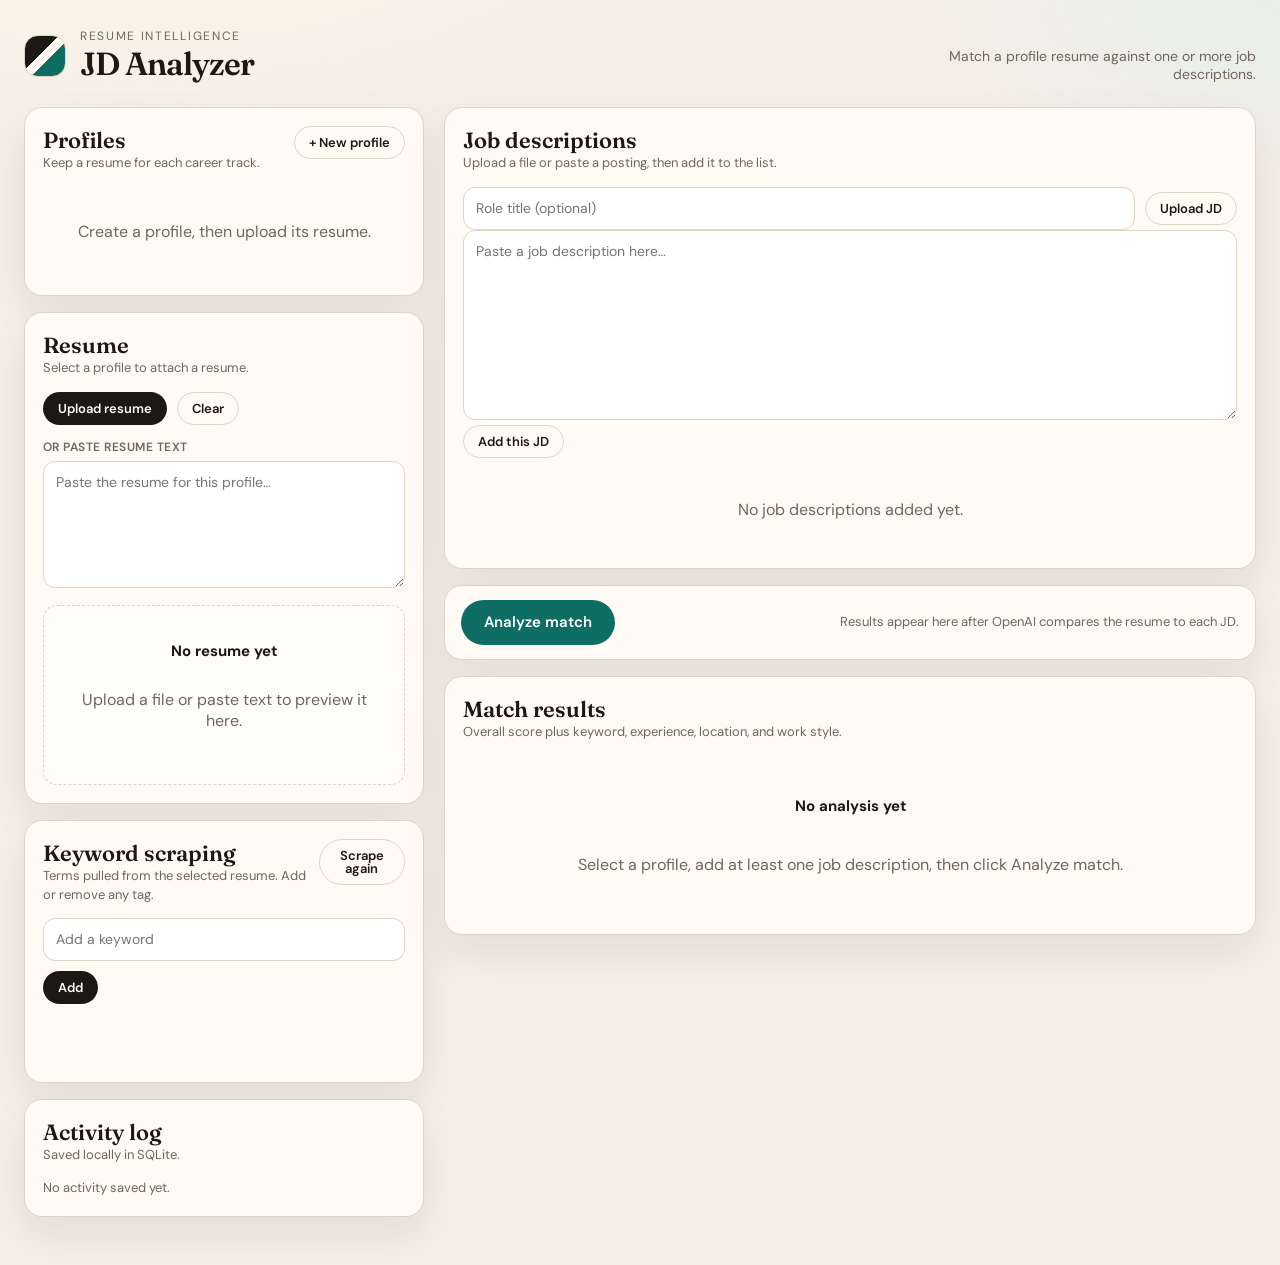
==== index.html @ 8a229c43 "Initial commit: JD Analyzer with OpenAI matching and PostgreSQL." ====
<!DOCTYPE html>
<html lang="en">
  <head>
    <meta charset="UTF-8" />
    <meta name="viewport" content="width=device-width, initial-scale=1.0" />
    <title>JD Analyzer</title>
    <link rel="preconnect" href="https://fonts.googleapis.com" />
    <link rel="preconnect" href="https://fonts.gstatic.com" crossorigin />
    <link
      href="https://fonts.googleapis.com/css2?family=DM+Sans:ital,opsz,wght@0,9..40,400;0,9..40,500;0,9..40,600;0,9..40,700;1,9..40,400&family=Fraunces:opsz,wght@9..144,500;9..144,600;9..144,700&display=swap"
      rel="stylesheet"
    />
    <link rel="stylesheet" href="styles.css" />
  </head>
  <body>
    <div class="app">
      <header class="topbar">
        <div class="brand">
          <span class="brand-mark" aria-hidden="true"></span>
          <div>
            <p class="brand-kicker">Resume intelligence</p>
            <h1>JD Analyzer</h1>
          </div>
        </div>
        <p class="topbar-note">
          Match a profile resume against one or more job descriptions.
        </p>
      </header>

      <main class="workspace">
        <aside class="pane pane-left">
          <section class="card" id="profiles-card">
            <div class="card-head">
              <div>
                <h2>Profiles</h2>
                <p class="muted">Keep a resume for each career track.</p>
              </div>
              <button class="btn btn-ghost" type="button" id="add-profile-btn">
                + New profile
              </button>
            </div>
            <div class="profile-list" id="profile-list"></div>
          </section>

          <section class="card" id="resume-card">
            <div class="card-head">
              <div>
                <h2>Resume</h2>
                <p class="muted" id="resume-profile-label">Select a profile to attach a resume.</p>
              </div>
            </div>

            <div class="upload-row">
              <label class="btn btn-primary file-btn">
                Upload resume
                <input
                  id="resume-file"
                  type="file"
                  accept=".pdf,.txt,.md,.doc,.docx,.rtf"
                  hidden
                />
              </label>
              <button class="btn btn-ghost" type="button" id="clear-resume-btn">
                Clear
              </button>
            </div>

            <label class="field-label" for="resume-text">Or paste resume text</label>
            <textarea
              id="resume-text"
              class="input-area"
              rows="5"
              placeholder="Paste the resume for this profile…"
            ></textarea>

            <div class="resume-view" id="resume-view">
              <div class="empty-state" id="resume-empty">
                <strong>No resume yet</strong>
                <span>Upload a file or paste text to preview it here.</span>
              </div>
              <div class="resume-preview hidden" id="resume-preview">
                <div class="resume-meta" id="resume-meta"></div>
                <iframe class="resume-frame hidden" id="resume-frame" title="Resume preview"></iframe>
                <pre class="resume-body" id="resume-body"></pre>
              </div>
            </div>
          </section>

          <section class="card" id="keywords-card">
            <div class="card-head">
              <div>
                <h2>Keyword scraping</h2>
                <p class="muted">Terms pulled from the selected resume. Add or remove any tag.</p>
              </div>
              <button class="btn btn-ghost" type="button" id="rescrape-btn">
                Scrape again
              </button>
            </div>
            <div class="keyword-add">
              <input
                id="keyword-input"
                class="text-input"
                type="text"
                placeholder="Add a keyword"
              />
              <button class="btn btn-primary" type="button" id="add-keyword-btn">
                Add
              </button>
            </div>
            <div class="keyword-cloud" id="keyword-cloud"></div>
          </section>

          <section class="card" id="logs-card">
            <div class="card-head">
              <div>
                <h2>Activity log</h2>
                <p class="muted">Saved locally in SQLite.</p>
              </div>
            </div>
            <div class="log-list" id="log-list"></div>
          </section>
        </aside>

        <section class="pane pane-right">
          <section class="card" id="jd-card">
            <div class="card-head">
              <div>
                <h2>Job descriptions</h2>
                <p class="muted">Upload a file or paste a posting, then add it to the list.</p>
              </div>
            </div>

            <div class="jd-composer">
              <div class="upload-row">
                <input
                  id="jd-title"
                  class="text-input"
                  type="text"
                  placeholder="Role title (optional)"
                />
                <label class="btn btn-ghost file-btn">
                  Upload JD
                  <input
                    id="jd-file"
                    type="file"
                    accept=".pdf,.txt,.md,.doc,.docx,.rtf"
                    hidden
                  />
                </label>
              </div>
              <textarea
                id="jd-text"
                class="input-area"
                rows="8"
                placeholder="Paste a job description here…"
              ></textarea>
              <div class="composer-actions">
                <button class="btn btn-ghost" type="button" id="add-jd-btn">
                  Add this JD
                </button>
                <span class="muted" id="jd-file-name"></span>
              </div>
            </div>

            <div class="jd-list" id="jd-list"></div>
          </section>

          <div class="analyze-bar">
            <button class="btn btn-analyze" type="button" id="analyze-btn">
              Analyze match
            </button>
            <p class="muted" id="analyze-hint">
              Results appear here after OpenAI compares the resume to each JD.
            </p>
          </div>

          <section class="card results-card" id="results-card">
            <div class="card-head">
              <div>
                <h2>Match results</h2>
                <p class="muted" id="results-subtitle">
                  Overall score plus keyword, experience, location, and work style.
                </p>
              </div>
            </div>

            <div class="empty-state" id="results-empty">
              <strong>No analysis yet</strong>
              <span>Select a profile, add at least one job description, then click Analyze match.</span>
            </div>

            <div class="results-body hidden" id="results-body">
              <div class="jd-score-row" id="jd-score-row"></div>

              <div class="scoreboard">
                <div class="overall">
                  <div class="ring" id="overall-ring">
                    <span id="overall-value">0%</span>
                  </div>
                  <div>
                    <p class="score-label">Overall match</p>
                    <p class="muted" id="overall-caption">—</p>
                  </div>
                </div>

                <div class="metric-list">
                  <div class="metric">
                    <div class="metric-head">
                      <span>Keyword matching</span>
                      <strong id="keyword-score">0%</strong>
                    </div>
                    <div class="bar"><span id="keyword-bar"></span></div>
                  </div>
                  <div class="metric">
                    <div class="metric-head">
                      <span>Experience level</span>
                      <strong id="experience-score">0%</strong>
                    </div>
                    <div class="bar"><span id="experience-bar"></span></div>
                  </div>
                  <div class="metric">
                    <div class="metric-head">
                      <span>Location matching</span>
                      <strong id="location-score">0%</strong>
                    </div>
                    <div class="bar"><span id="location-bar"></span></div>
                  </div>
                </div>
              </div>

              <article class="note-panel note-workstyle">
                <h3>Work style</h3>
                <p class="muted">Taken from the full job description, not just the title.</p>
                <p class="workstyle-badge" id="workstyle-badge">Unspecified</p>
                <p class="muted" id="workstyle-note"></p>
              </article>

              <article class="note-panel note-missing">
                <h3>Missing keywords</h3>
                <p class="muted">JD terms that are weak or absent on this resume.</p>
                <div class="keyword-cloud" id="missing-keyword-cloud"></div>
              </article>

              <div class="split-notes">
                <article class="note-panel note-strong">
                  <h3>Strong match</h3>
                  <ul id="strength-list"></ul>
                </article>
                <article class="note-panel note-weak">
                  <h3>Weakness points</h3>
                  <ul id="weakness-list"></ul>
                </article>
              </div>
            </div>
          </section>
        </section>
      </main>
    </div>

    <dialog class="modal" id="profile-modal">
      <form method="dialog" id="profile-form">
        <h2>New profile</h2>
        <label class="field-label" for="profile-name">Profile name</label>
        <input
          id="profile-name"
          class="text-input"
          type="text"
          placeholder="e.g. Backend engineer"
          required
        />
        <div class="modal-actions">
          <button class="btn btn-ghost" value="cancel" type="submit">Cancel</button>
          <button class="btn btn-primary" value="confirm" type="submit">Create</button>
        </div>
      </form>
    </dialog>

    <script src="app.js"></script>
  </body>
</html>
---- styles.css ----
:root {
  --paper: #f3eee6;
  --ink: #1c1915;
  --muted: #6f675c;
  --line: #ddd4c6;
  --surface: #fffaf3;
  --surface-2: #efe8dc;
  --teal: #0f6e63;
  --teal-deep: #0b524a;
  --gold: #b45309;
  --rose: #9f1239;
  --strong: #166534;
  --weak: #9a3412;
  --shadow: 0 18px 40px rgba(48, 36, 20, 0.08);
  --radius: 18px;
}

* {
  box-sizing: border-box;
}

html,
body {
  margin: 0;
  min-height: 100%;
  background:
    radial-gradient(1200px 500px at 10% -10%, #fff8ea 0%, transparent 55%),
    radial-gradient(800px 400px at 100% 0%, #e7efe9 0%, transparent 45%),
    var(--paper);
  color: var(--ink);
  font-family: "DM Sans", sans-serif;
}

h1,
h2,
h3 {
  font-family: "Fraunces", serif;
  font-weight: 600;
  margin: 0;
}

p {
  margin: 0;
}

.app {
  max-width: 1440px;
  margin: 0 auto;
  padding: 28px 24px 48px;
}

.topbar {
  display: flex;
  justify-content: space-between;
  align-items: flex-end;
  gap: 24px;
  margin-bottom: 24px;
}

.brand {
  display: flex;
  gap: 14px;
  align-items: center;
}

.brand-mark {
  width: 42px;
  height: 42px;
  border-radius: 14px;
  background:
    linear-gradient(135deg, #1c1915 0 42%, transparent 42% 58%, #0f6e63 58%),
    #fffaf3;
  border: 1px solid var(--line);
}

.brand-kicker {
  font-size: 12px;
  letter-spacing: 0.14em;
  text-transform: uppercase;
  color: var(--muted);
}

.topbar h1 {
  font-size: 32px;
  letter-spacing: -0.03em;
}

.topbar-note {
  max-width: 340px;
  color: var(--muted);
  font-size: 14px;
  text-align: right;
}

.workspace {
  display: grid;
  grid-template-columns: minmax(320px, 400px) 1fr;
  gap: 20px;
  align-items: start;
}

.pane {
  display: flex;
  flex-direction: column;
  gap: 16px;
}

.card {
  background: var(--surface);
  border: 1px solid var(--line);
  border-radius: var(--radius);
  box-shadow: var(--shadow);
  padding: 18px;
}

.card-head {
  display: flex;
  justify-content: space-between;
  gap: 12px;
  align-items: flex-start;
  margin-bottom: 14px;
}

.card-head h2 {
  font-size: 22px;
}

.muted {
  color: var(--muted);
  font-size: 13px;
  line-height: 1.45;
}

.btn {
  border: 1px solid transparent;
  border-radius: 999px;
  padding: 9px 14px;
  font: 600 13px/1 "DM Sans", sans-serif;
  cursor: pointer;
  transition: transform 0.12s ease, background 0.12s ease, border-color 0.12s ease;
}

.btn:hover {
  transform: translateY(-1px);
}

.btn:disabled {
  opacity: 0.45;
  cursor: not-allowed;
  transform: none;
}

.btn-primary {
  background: var(--ink);
  color: #fffaf3;
}

.btn-ghost {
  background: transparent;
  border-color: var(--line);
  color: var(--ink);
}

.btn-analyze {
  background: var(--teal);
  color: white;
  padding: 14px 22px;
  font-size: 15px;
}

.btn-analyze:hover {
  background: var(--teal-deep);
}

.file-btn {
  display: inline-flex;
  align-items: center;
}

.profile-list {
  display: flex;
  flex-direction: column;
  gap: 8px;
}

.profile-item {
  display: flex;
  justify-content: space-between;
  gap: 10px;
  width: 100%;
  text-align: left;
  border: 1px solid var(--line);
  background: var(--surface-2);
  border-radius: 14px;
  padding: 12px 14px;
  cursor: pointer;
  font: inherit;
  color: inherit;
}

.profile-item.active {
  border-color: var(--teal);
  background: #e8f3ef;
  box-shadow: inset 0 0 0 1px var(--teal);
}

.profile-item b {
  display: block;
  font-size: 14px;
}

.profile-item small {
  color: var(--muted);
}

.profile-item .remove {
  border: 0;
  background: transparent;
  color: var(--muted);
  cursor: pointer;
  font-size: 16px;
}

.upload-row,
.keyword-add,
.composer-actions,
.modal-actions,
.analyze-bar {
  display: flex;
  gap: 10px;
  align-items: center;
  flex-wrap: wrap;
}

.field-label {
  display: block;
  margin: 14px 0 6px;
  font-size: 12px;
  font-weight: 600;
  letter-spacing: 0.04em;
  text-transform: uppercase;
  color: var(--muted);
}

.text-input,
.input-area {
  width: 100%;
  border: 1px solid var(--line);
  background: #fff;
  border-radius: 12px;
  padding: 10px 12px;
  font: 14px/1.5 "DM Sans", sans-serif;
  color: var(--ink);
}

.input-area {
  resize: vertical;
  min-height: 88px;
}

.resume-view,
.jd-list,
.keyword-cloud {
  margin-top: 12px;
}

.resume-view {
  min-height: 180px;
  border: 1px dashed var(--line);
  border-radius: 14px;
  background: #fffdf8;
  overflow: hidden;
}

.empty-state {
  display: grid;
  place-items: center;
  gap: 6px;
  min-height: 160px;
  text-align: center;
  color: var(--muted);
  padding: 24px;
}

.empty-state strong {
  color: var(--ink);
  font-size: 15px;
}

.resume-preview {
  padding: 12px;
}

.resume-meta {
  font-size: 12px;
  color: var(--muted);
  margin-bottom: 8px;
}

.resume-frame {
  width: 100%;
  height: 280px;
  border: 0;
  border-radius: 10px;
  background: white;
}

.resume-body {
  margin: 0;
  max-height: 220px;
  overflow: auto;
  white-space: pre-wrap;
  font: 13px/1.55 "DM Sans", sans-serif;
  color: var(--ink);
}

.keyword-cloud {
  display: flex;
  flex-wrap: wrap;
  gap: 8px;
  min-height: 48px;
}

.tag {
  display: inline-flex;
  align-items: center;
  gap: 6px;
  background: #e8f3ef;
  color: var(--teal-deep);
  border-radius: 999px;
  padding: 6px 10px;
  font-size: 12px;
  font-weight: 600;
}

.tag button {
  border: 0;
  background: transparent;
  color: inherit;
  cursor: pointer;
  padding: 0;
}

.jd-composer .text-input {
  flex: 1;
  min-width: 180px;
}

.jd-list {
  display: grid;
  gap: 8px;
}

.jd-item {
  display: grid;
  grid-template-columns: 1fr auto;
  gap: 8px;
  padding: 12px 14px;
  border: 1px solid var(--line);
  border-radius: 14px;
  background: var(--surface-2);
}

.jd-item p {
  font-size: 13px;
  color: var(--muted);
  display: -webkit-box;
  -webkit-line-clamp: 2;
  line-clamp: 2;
  -webkit-box-orient: vertical;
  overflow: hidden;
}

.jd-item button {
  border: 0;
  background: transparent;
  color: var(--muted);
  cursor: pointer;
}

.analyze-bar {
  justify-content: space-between;
  background: var(--surface);
  border: 1px solid var(--line);
  border-radius: var(--radius);
  padding: 14px 16px;
  box-shadow: var(--shadow);
}

.scoreboard {
  display: grid;
  grid-template-columns: 180px 1fr;
  gap: 24px;
  align-items: center;
  margin-bottom: 22px;
}

.overall {
  display: flex;
  flex-direction: column;
  align-items: center;
  gap: 10px;
  text-align: center;
}

.ring {
  width: 128px;
  height: 128px;
  border-radius: 50%;
  display: grid;
  place-items: center;
  background: conic-gradient(var(--teal) 0deg, var(--surface-2) 0deg);
  position: relative;
}

.ring::after {
  content: "";
  position: absolute;
  inset: 12px;
  background: var(--surface);
  border-radius: 50%;
}

.ring span {
  position: relative;
  z-index: 1;
  font-family: "Fraunces", serif;
  font-size: 28px;
}

.score-label {
  font-weight: 700;
}

.metric-list {
  display: grid;
  gap: 16px;
}

.metric-head {
  display: flex;
  justify-content: space-between;
  font-size: 14px;
  margin-bottom: 6px;
}

.bar {
  height: 10px;
  background: var(--surface-2);
  border-radius: 999px;
  overflow: hidden;
}

.bar span {
  display: block;
  height: 100%;
  width: 0;
  background: var(--teal);
  border-radius: inherit;
  transition: width 0.4s ease;
}

.jd-score-row {
  display: flex;
  gap: 8px;
  flex-wrap: wrap;
  margin-bottom: 18px;
}

.jd-chip {
  border: 1px solid var(--line);
  background: white;
  border-radius: 999px;
  padding: 8px 12px;
  cursor: pointer;
  font: 600 13px/1 "DM Sans", sans-serif;
}

.jd-chip.active {
  background: var(--ink);
  color: white;
  border-color: var(--ink);
}

.split-notes {
  display: flex;
  flex-direction: column;
  gap: 16px;
}

.note-panel {
  border-radius: 16px;
  padding: 18px 20px;
}

.note-panel h3 {
  font-size: 22px;
  margin-bottom: 12px;
}

.note-panel ul {
  margin: 0;
  padding-left: 20px;
  display: grid;
  gap: 10px;
  font-size: 16px;
  line-height: 1.55;
}

.note-strong {
  background: #ecf7ee;
  color: var(--strong);
}

.note-weak {
  background: #f8eee6;
  color: var(--weak);
}

.note-missing {
  background: #f7f1e6;
  color: var(--gold);
  margin-bottom: 16px;
}

.note-missing .muted {
  margin-bottom: 12px;
}

.note-missing .tag {
  background: #f3e0c8;
  color: #9a3412;
}

.note-workstyle {
  background: #e8eef7;
  color: #1e3a5f;
  margin-bottom: 16px;
}

.note-workstyle .muted {
  margin-bottom: 10px;
}

.workstyle-badge {
  display: inline-flex;
  align-items: flex-start;
  max-width: 100%;
  margin: 0 0 8px;
  padding: 10px 16px;
  border-radius: 14px;
  background: #1e3a5f;
  color: #f7f4ee;
  font: 700 16px/1.4 "DM Sans", sans-serif;
  white-space: normal;
}

.modal {
  border: 1px solid var(--line);
  border-radius: 18px;
  padding: 20px;
  width: min(420px, 90vw);
  background: var(--surface);
}

.modal::backdrop {
  background: rgba(28, 25, 21, 0.35);
}

.modal h2 {
  margin-bottom: 12px;
}

.modal-actions {
  justify-content: flex-end;
  margin-top: 16px;
}

.hidden {
  display: none !important;
}

.log-list {
  display: grid;
  gap: 8px;
  max-height: 240px;
  overflow: auto;
}

.log-item {
  padding: 10px 12px;
  border-radius: 12px;
  background: var(--surface-2);
  border: 1px solid var(--line);
}

.log-item b {
  display: block;
  font-size: 13px;
  font-weight: 600;
}

.log-item small {
  color: var(--muted);
  font-size: 12px;
}

@media (max-width: 980px) {
  .workspace,
  .scoreboard,
  .topbar {
    grid-template-columns: 1fr;
    display: grid;
  }

  .topbar-note {
    text-align: left;
  }
}
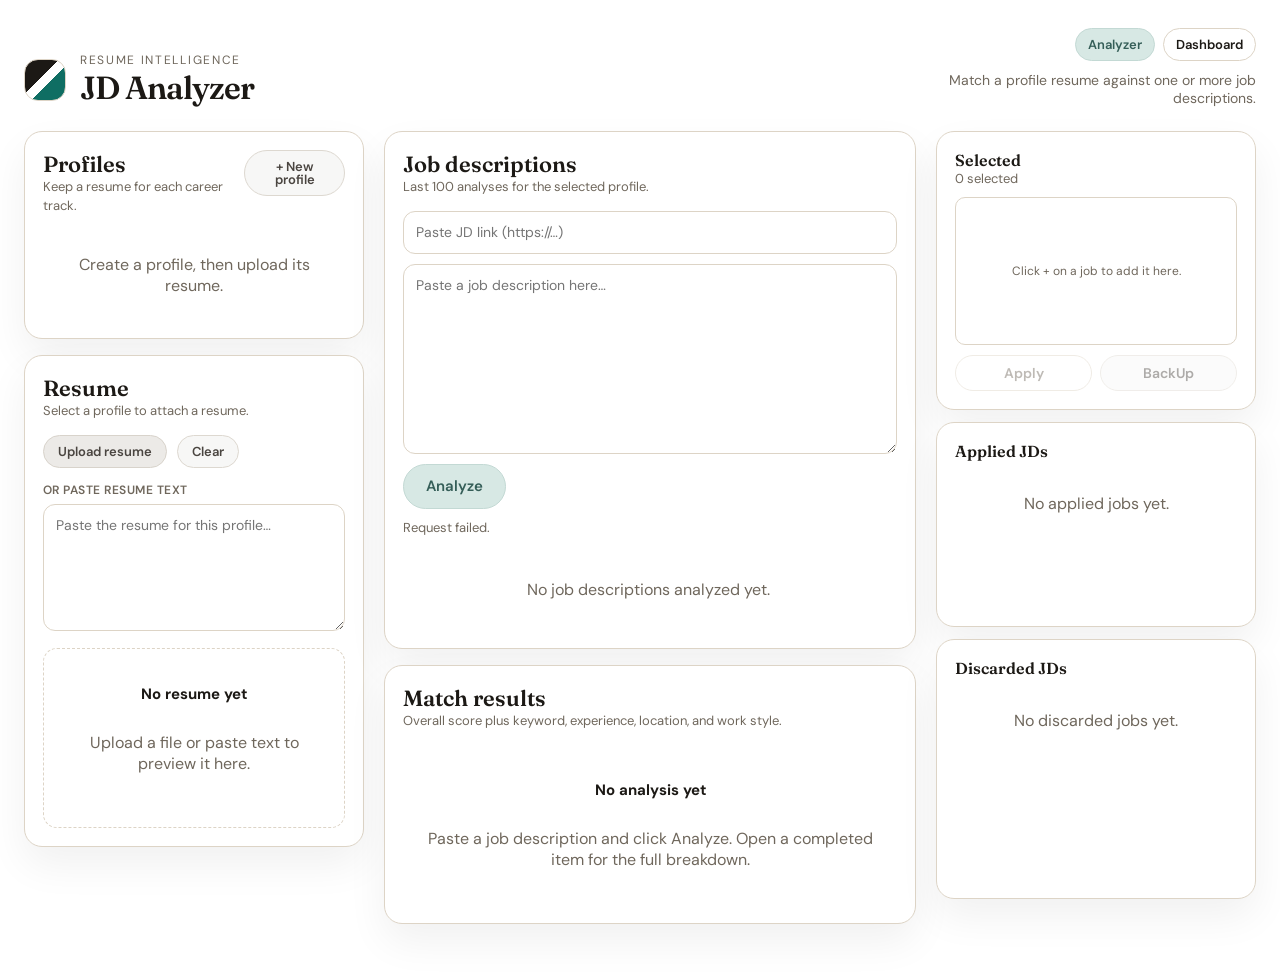
==== commit 197469a0: "Add dashboard and update JD analyzer UI and models." ====
--- a/index.html
+++ b/index.html
@@ -22,9 +22,15 @@
             <h1>JD Analyzer</h1>
           </div>
         </div>
-        <p class="topbar-note">
-          Match a profile resume against one or more job descriptions.
-        </p>
+        <div class="topbar-end">
+          <nav class="top-nav" aria-label="Primary">
+            <a class="nav-link is-active" href="/">Analyzer</a>
+            <a class="nav-link" href="/dashboard">Dashboard</a>
+          </nav>
+          <p class="topbar-note">
+            Match a profile resume against one or more job descriptions.
+          </p>
+        </div>
       </header>
 
       <main class="workspace">
@@ -85,40 +91,6 @@
               </div>
             </div>
           </section>
-
-          <section class="card" id="keywords-card">
-            <div class="card-head">
-              <div>
-                <h2>Keyword scraping</h2>
-                <p class="muted">Terms pulled from the selected resume. Add or remove any tag.</p>
-              </div>
-              <button class="btn btn-ghost" type="button" id="rescrape-btn">
-                Scrape again
-              </button>
-            </div>
-            <div class="keyword-add">
-              <input
-                id="keyword-input"
-                class="text-input"
-                type="text"
-                placeholder="Add a keyword"
-              />
-              <button class="btn btn-primary" type="button" id="add-keyword-btn">
-                Add
-              </button>
-            </div>
-            <div class="keyword-cloud" id="keyword-cloud"></div>
-          </section>
-
-          <section class="card" id="logs-card">
-            <div class="card-head">
-              <div>
-                <h2>Activity log</h2>
-                <p class="muted">Saved locally in SQLite.</p>
-              </div>
-            </div>
-            <div class="log-list" id="log-list"></div>
-          </section>
         </aside>
 
         <section class="pane pane-right">
@@ -126,28 +98,17 @@
             <div class="card-head">
               <div>
                 <h2>Job descriptions</h2>
-                <p class="muted">Upload a file or paste a posting, then add it to the list.</p>
+                <p class="muted">Last 100 analyses for the selected profile.</p>
               </div>
             </div>
 
             <div class="jd-composer">
-              <div class="upload-row">
-                <input
-                  id="jd-title"
-                  class="text-input"
-                  type="text"
-                  placeholder="Role title (optional)"
-                />
-                <label class="btn btn-ghost file-btn">
-                  Upload JD
-                  <input
-                    id="jd-file"
-                    type="file"
-                    accept=".pdf,.txt,.md,.doc,.docx,.rtf"
-                    hidden
-                  />
-                </label>
-              </div>
+              <input
+                id="jd-url"
+                class="text-input"
+                type="url"
+                placeholder="Paste JD link (https://…)"
+              />
               <textarea
                 id="jd-text"
                 class="input-area"
@@ -155,43 +116,50 @@
                 placeholder="Paste a job description here…"
               ></textarea>
               <div class="composer-actions">
-                <button class="btn btn-ghost" type="button" id="add-jd-btn">
-                  Add this JD
+                <button class="btn btn-analyze" type="button" id="add-jd-btn">
+                  Analyze
                 </button>
-                <span class="muted" id="jd-file-name"></span>
-              </div>
-            </div>
-
+              </div>
+              <p class="muted" id="analyze-hint">
+                Each Analyze click adds the JD and starts scoring against the selected resume.
+              </p>
+            </div>
+
+            <div class="bulk-bar hidden" id="jd-bulk-bar">
+              <label class="select-all">
+                <input type="checkbox" id="jd-select-all" />
+                Select all
+              </label>
+              <span class="muted" id="jd-bulk-count">0 selected</span>
+              <div class="bulk-actions">
+                <button class="btn btn-analyze" type="button" id="jd-bulk-apply">Apply</button>
+                <button class="btn btn-ghost btn-plus" type="button" id="jd-bulk-plus">+</button>
+                <button class="btn btn-ghost" type="button" id="jd-bulk-discard">Discard</button>
+              </div>
+            </div>
             <div class="jd-list" id="jd-list"></div>
           </section>
 
-          <div class="analyze-bar">
-            <button class="btn btn-analyze" type="button" id="analyze-btn">
-              Analyze match
-            </button>
-            <p class="muted" id="analyze-hint">
-              Results appear here after OpenAI compares the resume to each JD.
-            </p>
-          </div>
-
           <section class="card results-card" id="results-card">
             <div class="card-head">
               <div>
                 <h2>Match results</h2>
-                <p class="muted" id="results-subtitle">
-                  Overall score plus keyword, experience, location, and work style.
-                </p>
+                <div class="results-title-row">
+                  <p class="muted" id="results-subtitle">
+                    Overall score plus keyword, experience, location, and work style.
+                  </p>
+                  <div id="company-flag-slot"></div>
+                </div>
+                <a class="result-jd-link hidden" id="result-jd-link" target="_blank" rel="noopener noreferrer"></a>
               </div>
             </div>
 
             <div class="empty-state" id="results-empty">
               <strong>No analysis yet</strong>
-              <span>Select a profile, add at least one job description, then click Analyze match.</span>
+              <span>Paste a job description and click Analyze. Open a completed item for the full breakdown.</span>
             </div>
 
             <div class="results-body hidden" id="results-body">
-              <div class="jd-score-row" id="jd-score-row"></div>
-
               <div class="scoreboard">
                 <div class="overall">
                   <div class="ring" id="overall-ring">
@@ -252,10 +220,86 @@
                 </article>
               </div>
             </div>
+
+            <div class="result-actions hidden" id="result-actions">
+              <a class="btn btn-analyze" id="result-apply-btn" target="_blank" rel="noopener noreferrer">Apply</a>
+              <button class="btn btn-ghost btn-plus" type="button" id="result-plus-btn">+</button>
+              <button class="btn btn-ghost" type="button" id="result-discard-btn">Discard</button>
+            </div>
           </section>
         </section>
+
+        <aside class="pane pane-apply">
+          <section class="card selected-card" id="selected-card">
+            <div class="card-head">
+              <div>
+                <h2>Selected</h2>
+                <p class="muted" id="selected-count">0 selected</p>
+              </div>
+              <label class="select-all hidden" id="selected-select-all-wrap">
+                <input type="checkbox" id="selected-select-all" />
+                Select all
+              </label>
+            </div>
+            <div class="selected-list" id="selected-list"></div>
+            <div class="selected-actions">
+              <button class="btn btn-analyze" type="button" id="selected-apply-btn">Apply</button>
+              <button class="btn btn-ghost" type="button" id="selected-backup-btn">BackUp</button>
+            </div>
+          </section>
+          <section class="card history-card history-applied">
+            <div class="card-head">
+              <div>
+                <h2>Applied JDs</h2>
+              </div>
+            </div>
+            <div class="bulk-bar hidden" id="applied-bulk-bar">
+              <label class="select-all">
+                <input type="checkbox" id="applied-select-all" />
+                Select all
+              </label>
+              <span class="muted" id="applied-bulk-count">0 selected</span>
+              <div class="bulk-actions">
+                <button class="btn btn-ghost" type="button" id="applied-bulk-backup">BackUp</button>
+                <button class="btn btn-ghost" type="button" id="applied-bulk-discard">Discard</button>
+              </div>
+            </div>
+            <div class="history-list" id="applied-history-list"></div>
+          </section>
+          <section class="card history-card history-discarded">
+            <div class="card-head">
+              <div>
+                <h2>Discarded JDs</h2>
+              </div>
+            </div>
+            <div class="bulk-bar hidden" id="discarded-bulk-bar">
+              <label class="select-all">
+                <input type="checkbox" id="discarded-select-all" />
+                Select all
+              </label>
+              <span class="muted" id="discarded-bulk-count">0 selected</span>
+              <div class="bulk-actions">
+                <button class="btn btn-analyze" type="button" id="discarded-bulk-apply">Apply</button>
+                <button class="btn btn-ghost" type="button" id="discarded-bulk-backup">BackUp</button>
+              </div>
+            </div>
+            <div class="history-list" id="discarded-history-list"></div>
+          </section>
+        </aside>
       </main>
     </div>
+
+    <dialog class="modal" id="apply-confirm-modal">
+      <form method="dialog" id="apply-confirm-form">
+        <h2 id="apply-confirm-title">Did you apply?</h2>
+        <p class="muted" id="apply-confirm-copy"></p>
+        <div class="apply-confirm-list hidden" id="apply-confirm-list"></div>
+        <div class="modal-actions">
+          <button class="btn btn-ghost" value="cancel" type="submit" id="apply-confirm-no">No</button>
+          <button class="btn btn-primary" value="confirm" type="submit" id="apply-confirm-yes">Yes</button>
+        </div>
+      </form>
+    </dialog>
 
     <dialog class="modal" id="profile-modal">
       <form method="dialog" id="profile-form">
--- a/styles.css
+++ b/styles.css
@@ -1,18 +1,31 @@
 :root {
-  --paper: #f3eee6;
+  --paper: #ffffff;
   --ink: #1c1915;
   --muted: #6f675c;
   --line: #ddd4c6;
-  --surface: #fffaf3;
-  --surface-2: #efe8dc;
+  --surface: #ffffff;
+  --surface-2: #ffffff;
   --teal: #0f6e63;
   --teal-deep: #0b524a;
   --gold: #b45309;
   --rose: #9f1239;
   --strong: #166534;
+  --score-high: #d8eedf;
+  --score-high-ink: #166534;
+  --score-mid: #dce6ff;
+  --score-mid-ink: #1e4b9c;
+  --score-low: #fde2e2;
+  --score-low-ink: #9f1239;
   --weak: #9a3412;
-  --shadow: 0 18px 40px rgba(48, 36, 20, 0.08);
+  --shadow: 0 18px 40px rgba(0, 0, 0, 0.06);
   --radius: 18px;
+  --btn-muted: #eceae7;
+  --btn-muted-hover: #e0dcd6;
+  --btn-muted-ink: #4a4540;
+  --btn-accent: #d7e8e4;
+  --btn-accent-hover: #c8ddd8;
+  --btn-accent-ink: #355e58;
+  --btn-accent-line: #c3d9d4;
 }
 
 * {
@@ -23,10 +36,7 @@
 body {
   margin: 0;
   min-height: 100%;
-  background:
-    radial-gradient(1200px 500px at 10% -10%, #fff8ea 0%, transparent 55%),
-    radial-gradient(800px 400px at 100% 0%, #e7efe9 0%, transparent 45%),
-    var(--paper);
+  background: #fff;
   color: var(--ink);
   font-family: "DM Sans", sans-serif;
 }
@@ -44,7 +54,7 @@
 }
 
 .app {
-  max-width: 1440px;
+  max-width: 1680px;
   margin: 0 auto;
   padding: 28px 24px 48px;
 }
@@ -69,7 +79,7 @@
   border-radius: 14px;
   background:
     linear-gradient(135deg, #1c1915 0 42%, transparent 42% 58%, #0f6e63 58%),
-    #fffaf3;
+    #fff;
   border: 1px solid var(--line);
 }
 
@@ -92,9 +102,40 @@
   text-align: right;
 }
 
+.topbar-end {
+  display: flex;
+  flex-direction: column;
+  align-items: flex-end;
+  gap: 10px;
+}
+
+.top-nav {
+  display: flex;
+  gap: 8px;
+}
+
+.nav-link {
+  display: inline-flex;
+  align-items: center;
+  padding: 7px 12px;
+  border: 1px solid var(--line);
+  border-radius: 999px;
+  background: var(--surface);
+  color: var(--ink);
+  text-decoration: none;
+  font-size: 13px;
+  font-weight: 600;
+}
+
+.nav-link.is-active {
+  background: var(--btn-accent);
+  border-color: var(--btn-accent-line);
+  color: var(--btn-accent-ink);
+}
+
 .workspace {
   display: grid;
-  grid-template-columns: minmax(320px, 400px) 1fr;
+  grid-template-columns: minmax(280px, 340px) minmax(0, 1fr) minmax(260px, 320px);
   gap: 20px;
   align-items: start;
 }
@@ -132,11 +173,16 @@
 }
 
 .btn {
+  display: inline-flex;
+  align-items: center;
+  justify-content: center;
   border: 1px solid transparent;
   border-radius: 999px;
   padding: 9px 14px;
   font: 600 13px/1 "DM Sans", sans-serif;
   cursor: pointer;
+  text-decoration: none;
+  color: inherit;
   transition: transform 0.12s ease, background 0.12s ease, border-color 0.12s ease;
 }
 
@@ -151,25 +197,57 @@
 }
 
 .btn-primary {
-  background: var(--ink);
-  color: #fffaf3;
+  background: var(--btn-muted);
+  color: var(--btn-muted-ink);
+  border-color: #d8d3cb;
+}
+
+.btn-primary:hover {
+  background: var(--btn-muted-hover);
 }
 
 .btn-ghost {
-  background: transparent;
-  border-color: var(--line);
-  color: var(--ink);
+  background: #f7f7f6;
+  border-color: #ddd8d0;
+  color: var(--btn-muted-ink);
+}
+
+.btn-ghost:hover {
+  background: var(--btn-muted);
 }
 
 .btn-analyze {
-  background: var(--teal);
-  color: white;
+  background: var(--btn-accent);
+  color: var(--btn-accent-ink);
+  border-color: var(--btn-accent-line);
   padding: 14px 22px;
   font-size: 15px;
 }
 
 .btn-analyze:hover {
-  background: var(--teal-deep);
+  background: var(--btn-accent-hover);
+}
+
+.btn-analyze.is-applied,
+.btn-analyze:disabled {
+  background: var(--surface-2);
+  color: var(--muted);
+  border-color: var(--line);
+  pointer-events: none;
+  transform: none;
+}
+
+.btn-plus {
+  min-width: 40px !important;
+  padding: 9px 10px;
+  font-size: 18px;
+  line-height: 1;
+}
+
+.btn-plus:disabled {
+  opacity: 0.4;
+  cursor: not-allowed;
+  transform: none;
 }
 
 .file-btn {
@@ -222,7 +300,6 @@
 }
 
 .upload-row,
-.keyword-add,
 .composer-actions,
 .modal-actions,
 .analyze-bar {
@@ -268,7 +345,7 @@
   min-height: 180px;
   border: 1px dashed var(--line);
   border-radius: 14px;
-  background: #fffdf8;
+  background: #fff;
   overflow: hidden;
 }
 
@@ -341,6 +418,11 @@
   padding: 0;
 }
 
+.jd-composer {
+  display: grid;
+  gap: 10px;
+}
+
 .jd-composer .text-input {
   flex: 1;
   min-width: 180px;
@@ -348,17 +430,182 @@
 
 .jd-list {
   display: grid;
-  gap: 8px;
+  gap: 10px;
+  max-height: min(58vh, 560px);
+  overflow-y: auto;
+  padding-right: 4px;
+  overscroll-behavior: contain;
+}
+
+.bulk-bar {
+  display: flex;
+  flex-wrap: wrap;
+  gap: 8px;
+  align-items: center;
+  justify-content: space-between;
+  margin-bottom: 8px;
+  padding: 8px 10px;
+  border: 1px solid var(--line);
+  border-radius: 10px;
+  background: var(--surface-2);
+}
+
+.select-all {
+  display: inline-flex;
+  align-items: center;
+  gap: 6px;
+  font-size: 12px;
+  font-weight: 600;
+  cursor: pointer;
+  white-space: nowrap;
+}
+
+.select-all input {
+  margin: 0;
+  accent-color: var(--teal);
+  cursor: pointer;
+}
+
+.bulk-bar.hidden {
+  display: none;
+}
+
+.bulk-actions {
+  display: flex;
+  flex-wrap: wrap;
+  gap: 6px;
+}
+
+.bulk-actions .btn {
+  min-width: 0;
+  padding: 6px 10px;
+  font-size: 12px;
+}
+
+.item-check {
+  margin: 0;
+  accent-color: var(--teal);
+  cursor: pointer;
+}
+
+.jd-item .item-check {
+  margin-top: 0;
 }
 
 .jd-item {
   display: grid;
-  grid-template-columns: 1fr auto;
-  gap: 8px;
+  grid-template-columns: auto minmax(0, 1fr) auto;
+  gap: 12px;
+  align-items: center;
   padding: 12px 14px;
   border: 1px solid var(--line);
   border-radius: 14px;
   background: var(--surface-2);
+}
+
+.jd-item.active {
+  border-color: var(--teal);
+  box-shadow: inset 0 0 0 1px var(--teal);
+  background: #e8f3ef;
+}
+
+.jd-item-main {
+  display: grid;
+  gap: 8px;
+  width: 100%;
+  text-align: left;
+  border: 0;
+  background: transparent;
+  padding: 0;
+  cursor: pointer;
+  font: inherit;
+  color: inherit;
+}
+
+.jd-item-main b {
+  font-size: 15px;
+  line-height: 1.35;
+}
+
+.jd-title-row {
+  display: flex;
+  align-items: center;
+  gap: 10px;
+  min-width: 0;
+  flex-wrap: wrap;
+}
+
+.jd-title-row b {
+  min-width: 0;
+}
+
+.jd-status {
+  display: inline-flex;
+  align-items: center;
+  gap: 8px;
+  font-size: 14px;
+  font-weight: 600;
+}
+
+.jd-status.analyzing {
+  color: var(--teal-deep);
+}
+
+.jd-status.completed {
+  color: var(--strong);
+}
+
+.jd-status.failed {
+  color: var(--rose);
+  font-weight: 600;
+  line-height: 1.4;
+}
+
+.jd-metrics {
+  display: flex;
+  flex-wrap: wrap;
+  gap: 10px;
+}
+
+.score-chip {
+  display: inline-flex;
+  align-items: center;
+  gap: 6px;
+  border-radius: 999px;
+  padding: 4px 10px;
+  font-size: 12px;
+  font-weight: 700;
+  line-height: 1.3;
+}
+
+.score-chip.high {
+  background: var(--score-high);
+  color: var(--score-high-ink);
+}
+
+.score-chip.mid {
+  background: var(--score-mid);
+  color: var(--score-mid-ink);
+}
+
+.score-chip.low {
+  background: var(--score-low);
+  color: var(--score-low-ink);
+}
+
+.spinner {
+  width: 14px;
+  height: 14px;
+  border: 2px solid #c9e4dc;
+  border-top-color: var(--teal);
+  border-radius: 50%;
+  animation: spin 0.7s linear infinite;
+}
+
+@keyframes spin {
+  to {
+    transform: rotate(360deg);
+  }
 }
 
 .jd-item p {
@@ -371,11 +618,205 @@
   overflow: hidden;
 }
 
-.jd-item button {
-  border: 0;
-  background: transparent;
-  color: var(--muted);
-  cursor: pointer;
+.jd-item-actions {
+  display: flex;
+  flex-direction: row;
+  flex-wrap: wrap;
+  gap: 8px;
+  align-items: center;
+  justify-content: flex-end;
+}
+
+.pane-apply {
+  position: sticky;
+  top: 16px;
+  height: calc(100vh - 132px);
+  min-height: 520px;
+  display: flex;
+  flex-direction: column;
+  gap: 12px;
+}
+
+.selected-card {
+  flex: 0 0 auto;
+}
+
+.selected-card .card-head {
+  margin-bottom: 8px;
+}
+
+.selected-list {
+  display: flex;
+  flex-direction: column;
+  height: 148px;
+  overflow-y: auto;
+  margin-bottom: 10px;
+  border: 1px solid var(--line);
+  border-radius: 10px;
+  background: #fff;
+}
+
+.selected-item {
+  display: grid;
+  grid-template-columns: auto minmax(0, 1fr);
+  gap: 8px;
+  align-items: center;
+  padding: 5px 8px;
+  font-size: 12px;
+  line-height: 1.35;
+  color: var(--ink);
+  border-bottom: 1px solid var(--line);
+  cursor: pointer;
+}
+
+.selected-item:last-child {
+  border-bottom: 0;
+}
+
+.selected-item input {
+  margin: 0;
+  accent-color: var(--teal);
+}
+
+.selected-item span {
+  overflow: hidden;
+  text-overflow: ellipsis;
+  white-space: nowrap;
+}
+
+.selected-list .empty-state {
+  min-height: 100%;
+  padding: 12px;
+  font-size: 12px;
+}
+
+.selected-actions {
+  display: grid;
+  grid-template-columns: 1fr 1fr;
+  gap: 8px;
+}
+
+.selected-actions .btn {
+  width: 100%;
+  padding: 10px 12px;
+  font-size: 14px;
+}
+
+.history-card {
+  min-height: 0;
+  overflow: hidden;
+  display: flex;
+  flex-direction: column;
+}
+
+.pane-apply .card-head h2 {
+  font-size: 16px;
+}
+
+.history-card .card-head {
+  margin-bottom: 8px;
+}
+
+.history-card .bulk-bar {
+  flex: 0 0 auto;
+}
+
+.history-applied {
+  flex: 3 1 0;
+}
+
+.history-discarded {
+  flex: 2 1 0;
+  min-height: 260px;
+}
+
+.history-list {
+  flex: 1;
+  min-height: 140px;
+  overflow-y: auto;
+  display: flex;
+  flex-direction: column;
+  gap: 6px;
+}
+
+.history-item {
+  display: grid;
+  grid-template-columns: auto minmax(0, 1fr) auto;
+  gap: 8px;
+  align-items: center;
+  padding: 6px 8px;
+  border: 1px solid var(--line);
+  border-radius: 10px;
+  background: var(--surface-2);
+  cursor: pointer;
+}
+
+.history-item.active {
+  border-color: var(--teal);
+  background: #e8f3ef;
+}
+
+.history-item span {
+  font-size: 12px;
+  line-height: 1.35;
+  overflow: hidden;
+  text-overflow: ellipsis;
+  white-space: nowrap;
+}
+
+.history-item-actions {
+  display: flex;
+  gap: 4px;
+  flex-shrink: 0;
+}
+
+.history-item .btn {
+  min-width: 0;
+  padding: 6px 8px;
+  font-size: 12px;
+}
+
+.jd-item-actions .btn {
+  min-width: 68px;
+  padding: 7px 10px;
+  font-size: 13px;
+  text-align: center;
+}
+
+.result-jd-link {
+  display: block;
+  margin-top: 6px;
+  max-width: 100%;
+  font-size: 13px;
+  color: var(--teal-deep);
+  text-decoration: none;
+  word-break: break-all;
+}
+
+.result-jd-link:hover {
+  text-decoration: underline;
+}
+
+.jd-item .score-chip {
+  padding: 4px 10px;
+  font-size: 12px;
+  gap: 8px;
+}
+
+.jd-item-meta {
+  display: flex;
+  flex-wrap: wrap;
+  align-items: center;
+  gap: 8px 14px;
+}
+
+.result-actions {
+  display: flex;
+  gap: 10px;
+  flex-wrap: wrap;
+  margin-top: 16px;
+  padding-top: 14px;
+  border-top: 1px solid var(--line);
 }
 
 .analyze-bar {
@@ -563,6 +1004,34 @@
   background: var(--surface);
 }
 
+#apply-confirm-modal {
+  width: min(520px, 92vw);
+}
+
+.apply-confirm-list {
+  display: grid;
+  gap: 8px;
+  max-height: 280px;
+  overflow: auto;
+  margin: 12px 0 16px;
+}
+
+.apply-check {
+  display: flex;
+  align-items: flex-start;
+  gap: 10px;
+  padding: 8px 10px;
+  border: 1px solid var(--line);
+  border-radius: 12px;
+  background: var(--surface-2);
+  cursor: pointer;
+  font-size: 14px;
+}
+
+.apply-check input {
+  margin-top: 3px;
+}
+
 .modal::backdrop {
   background: rgba(28, 25, 21, 0.35);
 }
@@ -578,31 +1047,6 @@
 
 .hidden {
   display: none !important;
-}
-
-.log-list {
-  display: grid;
-  gap: 8px;
-  max-height: 240px;
-  overflow: auto;
-}
-
-.log-item {
-  padding: 10px 12px;
-  border-radius: 12px;
-  background: var(--surface-2);
-  border: 1px solid var(--line);
-}
-
-.log-item b {
-  display: block;
-  font-size: 13px;
-  font-weight: 600;
-}
-
-.log-item small {
-  color: var(--muted);
-  font-size: 12px;
 }
 
 @media (max-width: 980px) {
@@ -613,7 +1057,264 @@
     display: grid;
   }
 
+  .pane-apply {
+    position: static;
+    height: min(80vh, 720px);
+  }
+
+  .topbar-end,
   .topbar-note {
     text-align: left;
+    align-items: flex-start;
   }
 }
+
+.dashboard {
+  display: grid;
+  gap: 20px;
+}
+
+.dashboard-filter-card {
+  padding: 16px 18px;
+}
+
+.dashboard-filter {
+  display: flex;
+  flex-wrap: wrap;
+  gap: 10px 16px;
+  align-items: flex-start;
+}
+
+.dashboard-filter .field-label {
+  display: inline-flex;
+  margin: 6px 0 0;
+}
+
+.profile-filter-list {
+  display: flex;
+  flex-wrap: wrap;
+  gap: 8px;
+  min-width: 0;
+  flex: 1;
+}
+
+.profile-check {
+  display: inline-flex;
+  align-items: center;
+  gap: 6px;
+  padding: 6px 10px;
+  border: 1px solid var(--line);
+  border-radius: 999px;
+  background: var(--surface-2);
+  font-size: 13px;
+  font-weight: 600;
+  cursor: pointer;
+  white-space: nowrap;
+}
+
+.profile-check input {
+  margin: 0;
+  accent-color: var(--teal);
+}
+
+.profile-check.is-all {
+  background: #fff;
+}
+
+.dashboard-toolbar {
+  display: flex;
+  flex-wrap: wrap;
+  gap: 10px;
+  align-items: center;
+  justify-content: space-between;
+  margin-bottom: 12px;
+}
+
+.dashboard-toolbar .text-input {
+  max-width: 320px;
+}
+
+.dash-table-wrap {
+  overflow-x: auto;
+}
+
+.dash-table {
+  width: 100%;
+  border-collapse: collapse;
+  font-size: 13px;
+}
+
+.dash-table th,
+.dash-table td {
+  padding: 10px 12px;
+  border-bottom: 1px solid var(--line);
+  text-align: left;
+  vertical-align: middle;
+  white-space: nowrap;
+}
+
+.dash-role {
+  display: inline-flex;
+  align-items: center;
+  flex-wrap: wrap;
+  gap: 8px;
+  white-space: normal;
+}
+
+.dash-role .score-chip {
+  padding: 3px 8px;
+  font-size: 11px;
+}
+
+.dash-table th {
+  color: var(--muted);
+  font-size: 12px;
+  font-weight: 700;
+  letter-spacing: 0.02em;
+}
+
+.dash-table th button {
+  border: 0;
+  background: transparent;
+  padding: 0;
+  font: inherit;
+  color: inherit;
+  cursor: pointer;
+}
+
+.dash-table th.is-sorted button {
+  color: var(--ink);
+}
+
+.dash-table tbody tr:hover td {
+  background: var(--surface-2);
+}
+
+.outcome-select {
+  appearance: none;
+  min-width: 124px;
+  padding: 6px 28px 6px 10px;
+  border: 1px solid transparent;
+  border-radius: 999px;
+  font: 700 12px/1.3 "DM Sans", sans-serif;
+  cursor: pointer;
+  background-image: linear-gradient(45deg, transparent 50%, currentColor 50%),
+    linear-gradient(135deg, currentColor 50%, transparent 50%);
+  background-position:
+    calc(100% - 16px) 50%,
+    calc(100% - 11px) 50%;
+  background-size: 5px 5px, 5px 5px;
+  background-repeat: no-repeat;
+}
+
+.outcome-select option {
+  background-color: #fff;
+  color: #1c1915;
+  font-weight: 500;
+  opacity: 1;
+}
+
+.outcome-select.outcome-applied {
+  background-color: #dbeafe;
+  color: #1e40af;
+}
+
+.outcome-select.outcome-rejected {
+  background-color: #fee2e2;
+  color: #991b1b;
+}
+
+.outcome-select.outcome-on-going {
+  background-color: #fef3c7;
+  color: #78350f;
+}
+
+.outcome-select.outcome-accepted {
+  background-color: #dcfce7;
+  color: #166534;
+}
+
+.outcome-select.outcome-finished {
+  background-color: #f3f4f6;
+  color: #1f2937;
+}
+
+.outcome-select.outcome-offer {
+  background-color: #f3e8ff;
+  color: #6b21a8;
+}
+
+.outcome-select.outcome-ghosted {
+  background-color: #f3f4f6;
+  color: #4b5563;
+  opacity: 0.6;
+}
+
+.status-pill {
+  display: inline-flex;
+  padding: 4px 8px;
+  border-radius: 999px;
+  font-size: 12px;
+  font-weight: 700;
+}
+
+.status-pill.applied {
+  background: #dcfce7;
+  color: #166534;
+}
+
+.status-pill.discarded {
+  background: #fee2e2;
+  color: #9f1239;
+}
+
+.company-flag {
+  display: inline-block;
+  flex: 0 0 auto;
+  margin: 0;
+  padding: 2px 8px;
+  border-radius: 6px;
+  background: #facc15;
+  color: #422006;
+  font-size: 11px;
+  font-weight: 700;
+  line-height: 1.3;
+  white-space: nowrap;
+  cursor: default;
+}
+
+.company-flag-pop {
+  position: fixed;
+  z-index: 80;
+  min-width: 240px;
+  max-width: min(420px, calc(100vw - 24px));
+  padding: 8px 10px;
+  border-radius: 10px;
+  background: #1c1915;
+  color: #fffaf3;
+  font-size: 12px;
+  font-weight: 500;
+  line-height: 1.45;
+  box-shadow: var(--shadow);
+  pointer-events: none;
+}
+
+.company-flag-pop div + div {
+  margin-top: 4px;
+}
+
+#company-flag-slot {
+  margin-top: 0;
+}
+
+.results-title-row {
+  display: flex;
+  align-items: center;
+  gap: 8px;
+  flex-wrap: wrap;
+}
+
+.results-card .card-head > div {
+  min-width: 0;
+  width: 100%;
+}
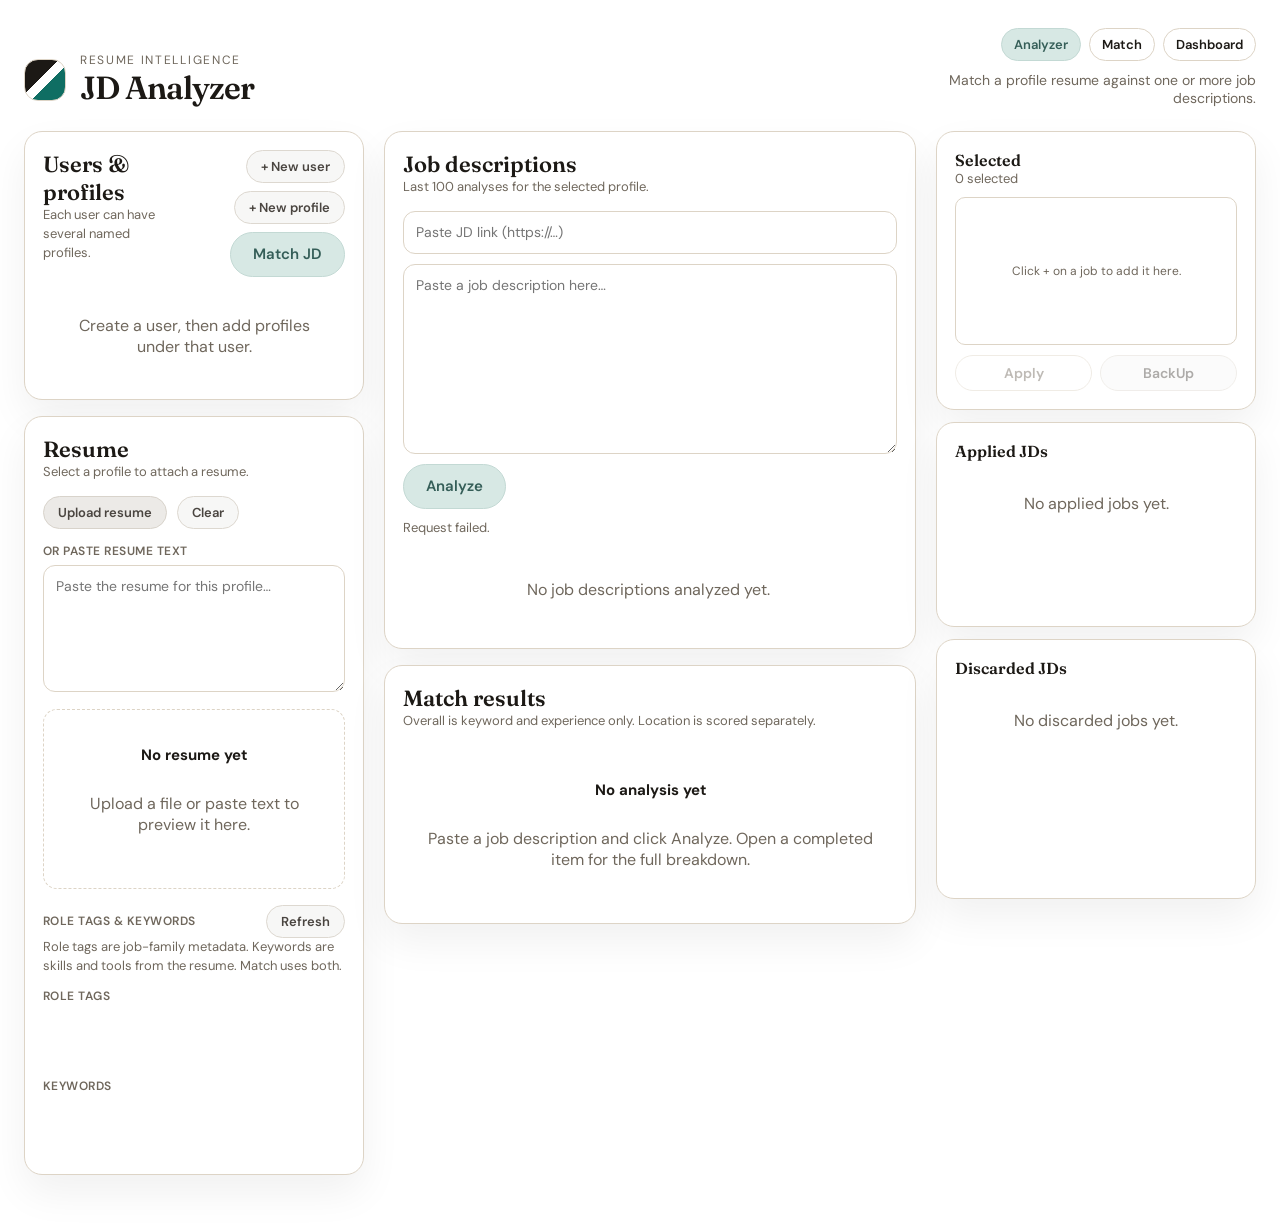
==== commit 951f48d1: "Add users, Match ranking, and role-plus-keyword profile matching. Co-authored-by: Cursor <cursoragen" ====
--- a/index.html
+++ b/index.html
@@ -10,7 +10,7 @@
       href="https://fonts.googleapis.com/css2?family=DM+Sans:ital,opsz,wght@0,9..40,400;0,9..40,500;0,9..40,600;0,9..40,700;1,9..40,400&family=Fraunces:opsz,wght@9..144,500;9..144,600;9..144,700&display=swap"
       rel="stylesheet"
     />
-    <link rel="stylesheet" href="styles.css" />
+    <link rel="stylesheet" href="styles.css?v=17" />
   </head>
   <body>
     <div class="app">
@@ -25,6 +25,7 @@
         <div class="topbar-end">
           <nav class="top-nav" aria-label="Primary">
             <a class="nav-link is-active" href="/">Analyzer</a>
+            <a class="nav-link" href="/intake" target="jd-intake" rel="noopener noreferrer">Match</a>
             <a class="nav-link" href="/dashboard">Dashboard</a>
           </nav>
           <p class="topbar-note">
@@ -38,12 +39,14 @@
           <section class="card" id="profiles-card">
             <div class="card-head">
               <div>
-                <h2>Profiles</h2>
-                <p class="muted">Keep a resume for each career track.</p>
-              </div>
-              <button class="btn btn-ghost" type="button" id="add-profile-btn">
-                + New profile
-              </button>
+              <h2>Users & profiles</h2>
+              <p class="muted">Each user can have several named profiles.</p>
+              </div>
+              <div class="profile-head-actions">
+                <button class="btn btn-ghost" type="button" id="add-user-btn">+ New user</button>
+                <button class="btn btn-ghost" type="button" id="add-profile-btn">+ New profile</button>
+                <button class="btn btn-analyze" type="button" id="open-intake-btn">Match JD</button>
+              </div>
             </div>
             <div class="profile-list" id="profile-list"></div>
           </section>
@@ -90,6 +93,22 @@
                 <pre class="resume-body" id="resume-body"></pre>
               </div>
             </div>
+
+            <div class="resume-keywords">
+              <div class="resume-keywords-head">
+                <label class="field-label">Role tags & keywords</label>
+                <button class="btn btn-ghost" type="button" id="refresh-keywords-btn">Refresh</button>
+              </div>
+              <p class="muted">Role tags are job-family metadata. Keywords are skills and tools from the resume. Match uses both.</p>
+              <div class="tag-block">
+                <span class="field-label">Role tags</span>
+                <div class="keyword-cloud" id="profile-role-cloud"></div>
+              </div>
+              <div class="tag-block">
+                <span class="field-label">Keywords</span>
+                <div class="keyword-cloud" id="profile-keyword-cloud"></div>
+              </div>
+            </div>
           </section>
         </aside>
 
@@ -106,7 +125,9 @@
               <input
                 id="jd-url"
                 class="text-input"
-                type="url"
+                type="text"
+                inputmode="url"
+                autocomplete="url"
                 placeholder="Paste JD link (https://…)"
               />
               <textarea
@@ -121,7 +142,7 @@
                 </button>
               </div>
               <p class="muted" id="analyze-hint">
-                Each Analyze click adds the JD and starts scoring against the selected resume.
+                Each Analyze click starts a job. You can paste another URL and click Analyze again while others are still running.
               </p>
             </div>
 
@@ -146,7 +167,7 @@
                 <h2>Match results</h2>
                 <div class="results-title-row">
                   <p class="muted" id="results-subtitle">
-                    Overall score plus keyword, experience, location, and work style.
+                    Overall is keyword and experience only. Location is scored separately.
                   </p>
                   <div id="company-flag-slot"></div>
                 </div>
@@ -203,10 +224,16 @@
                 <p class="muted" id="workstyle-note"></p>
               </article>
 
+              <article class="note-panel note-knockout">
+                <h3>Knockouts</h3>
+                <p class="muted">Hard JD requirements. These do not change the overall score.</p>
+                <div id="knockout-list"></div>
+              </article>
+
               <article class="note-panel note-missing">
                 <h3>Missing keywords</h3>
-                <p class="muted">JD terms that are weak or absent on this resume.</p>
-                <div class="keyword-cloud" id="missing-keyword-cloud"></div>
+                <p class="muted">Required skills count more than preferred / nice-to-have.</p>
+                <div class="missing-groups" id="missing-keyword-cloud"></div>
               </article>
 
               <div class="split-notes">
@@ -301,24 +328,53 @@
       </form>
     </dialog>
 
+    <dialog class="modal" id="user-modal">
+      <form method="dialog" id="user-form">
+        <h2 id="user-modal-title">New user</h2>
+        <label class="field-label" for="user-name">User name</label>
+        <input id="user-name" class="text-input" type="text" placeholder="e.g. User 1" required />
+        <div class="modal-actions">
+          <button class="btn btn-ghost" type="button" id="user-modal-cancel">Cancel</button>
+          <button class="btn btn-primary" value="confirm" type="submit" id="user-modal-confirm">Create</button>
+        </div>
+      </form>
+    </dialog>
+
     <dialog class="modal" id="profile-modal">
       <form method="dialog" id="profile-form">
         <h2>New profile</h2>
+        <label class="field-label" for="profile-user">User</label>
+        <select id="profile-user" class="text-input" required></select>
         <label class="field-label" for="profile-name">Profile name</label>
         <input
           id="profile-name"
           class="text-input"
           type="text"
-          placeholder="e.g. Backend engineer"
+          placeholder="e.g. Kai Li"
           required
         />
+        <label class="field-label" for="profile-resume-file">Resume file</label>
+        <input
+          id="profile-resume-file"
+          class="text-input"
+          type="file"
+          accept=".pdf,.txt,.md,.doc,.docx,.rtf"
+        />
+        <label class="field-label" for="profile-resume-text">Or paste resume text</label>
+        <textarea
+          id="profile-resume-text"
+          class="input-area"
+          rows="6"
+          placeholder="Paste the resume for this profile…"
+        ></textarea>
+        <p class="muted">Role tags and keywords for Match are extracted automatically from this resume.</p>
         <div class="modal-actions">
-          <button class="btn btn-ghost" value="cancel" type="submit">Cancel</button>
+          <button class="btn btn-ghost" type="button" id="profile-modal-cancel">Cancel</button>
           <button class="btn btn-primary" value="confirm" type="submit">Create</button>
         </div>
       </form>
     </dialog>
 
-    <script src="app.js"></script>
+    <script src="app.js?v=22"></script>
   </body>
 </html>
--- a/styles.css
+++ b/styles.css
@@ -255,9 +255,239 @@
   align-items: center;
 }
 
+.profile-head-actions {
+  display: flex;
+  flex-wrap: wrap;
+  gap: 8px;
+  justify-content: flex-end;
+}
+
 .profile-list {
   display: flex;
   flex-direction: column;
+  gap: 12px;
+}
+
+.user-group {
+  display: grid;
+  gap: 8px;
+  padding: 8px;
+  border: 1px dashed transparent;
+  border-radius: 14px;
+  min-height: 72px;
+}
+
+.user-group.is-drop-target {
+  border-color: var(--teal);
+  background: #f3faf7;
+}
+
+.user-group-head {
+  display: flex;
+  align-items: center;
+  justify-content: space-between;
+  gap: 8px;
+  padding: 0 2px;
+}
+
+.user-group-head strong {
+  font-size: 13px;
+  letter-spacing: 0.03em;
+  text-transform: uppercase;
+  color: var(--muted);
+}
+
+.user-group-actions {
+  display: flex;
+  align-items: center;
+  gap: 4px;
+}
+
+.user-edit {
+  border: 0;
+  background: transparent;
+  color: var(--muted);
+  cursor: pointer;
+  font: 600 12px/1 "DM Sans", sans-serif;
+  padding: 4px 6px;
+}
+
+.user-edit:hover {
+  color: var(--ink);
+}
+
+.user-group-empty {
+  margin: 0 2px;
+}
+
+.resume-keywords {
+  margin-top: 16px;
+}
+
+.resume-keywords-head {
+  display: flex;
+  align-items: center;
+  justify-content: space-between;
+  gap: 8px;
+}
+
+.resume-keywords-head .field-label {
+  margin: 0;
+}
+
+.resume-keywords .keyword-cloud {
+  margin-top: 8px;
+}
+
+.tag-block {
+  display: grid;
+  gap: 6px;
+  margin-top: 12px;
+}
+
+.tag-block .field-label {
+  margin: 0;
+  font-size: 12px;
+}
+
+.tag.is-role {
+  background: #e8f3ef;
+  color: var(--teal-deep);
+}
+
+.tag.is-skill {
+  background: #eef1fb;
+  color: #31406b;
+}
+
+.filter-user-group {
+  display: grid;
+  gap: 8px;
+  min-width: 220px;
+  padding: 10px 12px;
+  border: 1px solid var(--line);
+  border-radius: 14px;
+  background: #fff;
+}
+
+.filter-user-name {
+  display: inline-flex;
+  align-items: center;
+  gap: 8px;
+  margin: 0;
+  font-size: 14px;
+  font-weight: 700;
+  letter-spacing: 0;
+  text-transform: none;
+  color: var(--ink);
+  cursor: pointer;
+}
+
+.filter-user-name input {
+  margin: 0;
+  accent-color: var(--teal);
+}
+
+.filter-user-count {
+  display: inline-flex;
+  min-width: 18px;
+  padding: 0 6px;
+  border-radius: 999px;
+  background: var(--surface-2);
+  color: var(--muted);
+  font-size: 11px;
+  font-weight: 700;
+}
+
+.filter-user-profiles {
+  display: flex;
+  flex-wrap: wrap;
+  gap: 6px;
+}
+
+.filter-user-empty {
+  margin: 0;
+  font-size: 12px;
+}
+
+.intake-app {
+  max-width: 1180px;
+}
+
+.intake-grid {
+  display: grid;
+  grid-template-columns: minmax(0, 1fr) minmax(0, 1fr);
+  gap: 18px;
+}
+
+.intake-matches {
+  display: grid;
+  gap: 10px;
+  min-height: 220px;
+}
+
+.intake-match {
+  display: flex;
+  align-items: flex-start;
+  gap: 12px;
+  padding: 14px;
+  border: 1px solid var(--line);
+  border-radius: 14px;
+  background: var(--surface-2);
+  cursor: pointer;
+}
+
+.intake-match.is-top {
+  border-color: var(--teal);
+  background: #e8f3ef;
+}
+
+.intake-match.is-sent {
+  cursor: default;
+  opacity: 0.72;
+  background: #f3f4f2;
+}
+
+.intake-match.is-sent input {
+  cursor: default;
+}
+
+.intake-sent {
+  display: grid;
+  gap: 10px;
+  margin-top: 16px;
+  padding-top: 16px;
+  border-top: 1px solid var(--line);
+}
+
+.intake-sent.hidden {
+  display: none;
+}
+
+.intake-sent-head {
+  display: flex;
+  flex-wrap: wrap;
+  align-items: baseline;
+  justify-content: space-between;
+  gap: 8px;
+}
+
+.intake-sent-head h3 {
+  margin: 0;
+  font-size: 15px;
+}
+
+.intake-match-body {
+  display: grid;
+  gap: 8px;
+  min-width: 0;
+  flex: 1;
+}
+
+.intake-match-head {
+  display: flex;
+  flex-wrap: wrap;
+  align-items: center;
   gap: 8px;
 }
 
@@ -271,9 +501,13 @@
   background: var(--surface-2);
   border-radius: 14px;
   padding: 12px 14px;
-  cursor: pointer;
+  cursor: grab;
   font: inherit;
   color: inherit;
+}
+
+.profile-item.is-dragging {
+  opacity: 0.55;
 }
 
 .profile-item.active {
@@ -783,6 +1017,10 @@
   text-align: center;
 }
 
+.jd-item-actions .btn-reanalyze {
+  min-width: 92px;
+}
+
 .result-jd-link {
   display: block;
   margin-top: 6px;
@@ -810,6 +1048,12 @@
   gap: 8px 14px;
 }
 
+.jd-analyzed-date {
+  font-size: 12px;
+  font-weight: 600;
+  color: var(--muted);
+}
+
 .result-actions {
   display: flex;
   gap: 10px;
@@ -981,6 +1225,93 @@
 
 .note-workstyle .muted {
   margin-bottom: 10px;
+}
+
+.note-knockout {
+  background: #f8ecec;
+  color: #7f1d1d;
+  margin-bottom: 16px;
+}
+
+.note-knockout .muted {
+  margin-bottom: 12px;
+}
+
+.knockout-list {
+  display: grid;
+  gap: 10px;
+  margin: 0;
+  padding: 0;
+  list-style: none;
+}
+
+.knockout-item {
+  display: flex;
+  align-items: flex-start;
+  gap: 10px;
+  padding: 10px 12px;
+  border-radius: 12px;
+  background: rgba(255, 255, 255, 0.55);
+}
+
+.knockout-flag {
+  flex-shrink: 0;
+  border-radius: 999px;
+  padding: 4px 8px;
+  font: 700 11px/1 "DM Sans", sans-serif;
+  letter-spacing: 0.03em;
+  text-transform: uppercase;
+}
+
+.knockout-item.is-fail .knockout-flag {
+  background: #7f1d1d;
+  color: #fff7f7;
+}
+
+.knockout-item.is-pass .knockout-flag {
+  background: #166534;
+  color: #f0fdf4;
+}
+
+.knockout-item.is-unknown .knockout-flag {
+  background: #92400e;
+  color: #fffbeb;
+}
+
+.knockout-item strong {
+  display: block;
+  margin-bottom: 2px;
+}
+
+.knockout-item .muted {
+  margin: 0;
+}
+
+.missing-groups {
+  display: grid;
+  gap: 14px;
+}
+
+.missing-group h4 {
+  margin: 0 0 8px;
+  font-size: 13px;
+  letter-spacing: 0.02em;
+  text-transform: uppercase;
+}
+
+.note-missing .tag.is-required {
+  background: #f3e0c8;
+  color: #9a3412;
+}
+
+.note-missing .tag.is-preferred {
+  background: #efe6d4;
+  color: #78716c;
+}
+
+.score-chip.knockout {
+  background: #f8ecec;
+  color: #7f1d1d;
 }
 
 .workstyle-badge {
@@ -1052,7 +1383,8 @@
 @media (max-width: 980px) {
   .workspace,
   .scoreboard,
-  .topbar {
+  .topbar,
+  .intake-grid {
     grid-template-columns: 1fr;
     display: grid;
   }
@@ -1093,9 +1425,10 @@
 .profile-filter-list {
   display: flex;
   flex-wrap: wrap;
-  gap: 8px;
+  gap: 12px;
   min-width: 0;
   flex: 1;
+  align-items: stretch;
 }
 
 .profile-check {
@@ -1186,8 +1519,100 @@
   color: var(--ink);
 }
 
+.dash-table tbody tr.dash-row {
+  cursor: pointer;
+}
+
 .dash-table tbody tr:hover td {
   background: var(--surface-2);
+}
+
+.result-modal {
+  width: min(760px, 94vw);
+  max-height: min(88vh, 920px);
+  overflow: auto;
+}
+
+.result-modal-head {
+  display: flex;
+  align-items: flex-start;
+  justify-content: space-between;
+  gap: 16px;
+  margin-bottom: 16px;
+}
+
+.result-modal-head h2 {
+  margin-bottom: 6px;
+}
+
+.result-modal-head-actions {
+  display: flex;
+  flex-wrap: wrap;
+  gap: 8px;
+  justify-content: flex-end;
+  flex-shrink: 0;
+}
+
+.result-modal-head-actions .btn {
+  padding: 8px 14px;
+  font-size: 13px;
+}
+
+#result-modal-status {
+  margin: 8px 0 0;
+  min-height: 1.2em;
+}
+
+.result-modal .results-body {
+  padding-top: 4px;
+}
+
+@media (max-width: 720px) {
+  .result-modal .scoreboard {
+    grid-template-columns: 1fr;
+  }
+}
+
+.summary-body {
+  display: grid;
+  gap: 18px;
+}
+
+.summary-group h3 {
+  margin: 0 0 10px;
+  font-size: 18px;
+}
+
+.summary-keywords {
+  display: flex;
+  flex-wrap: wrap;
+  gap: 8px;
+}
+
+.summary-keyword {
+  display: inline-flex;
+  align-items: baseline;
+  gap: 6px;
+  padding: 6px 10px;
+  border-radius: 999px;
+  background: #f7f1e6;
+  color: #9a3412;
+  font-size: 13px;
+  font-weight: 600;
+}
+
+.summary-keyword b {
+  font-weight: 700;
+}
+
+.summary-keyword span {
+  color: #7c2d12;
+  font-variant-numeric: tabular-nums;
+}
+
+.summary-empty-line {
+  color: var(--muted);
+  font-size: 13px;
 }
 
 .outcome-select {
@@ -1219,6 +1644,11 @@
   color: #1e40af;
 }
 
+.outcome-select.outcome-replied {
+  background-color: #ccfbf1;
+  color: #0f766e;
+}
+
 .outcome-select.outcome-rejected {
   background-color: #fee2e2;
   color: #991b1b;
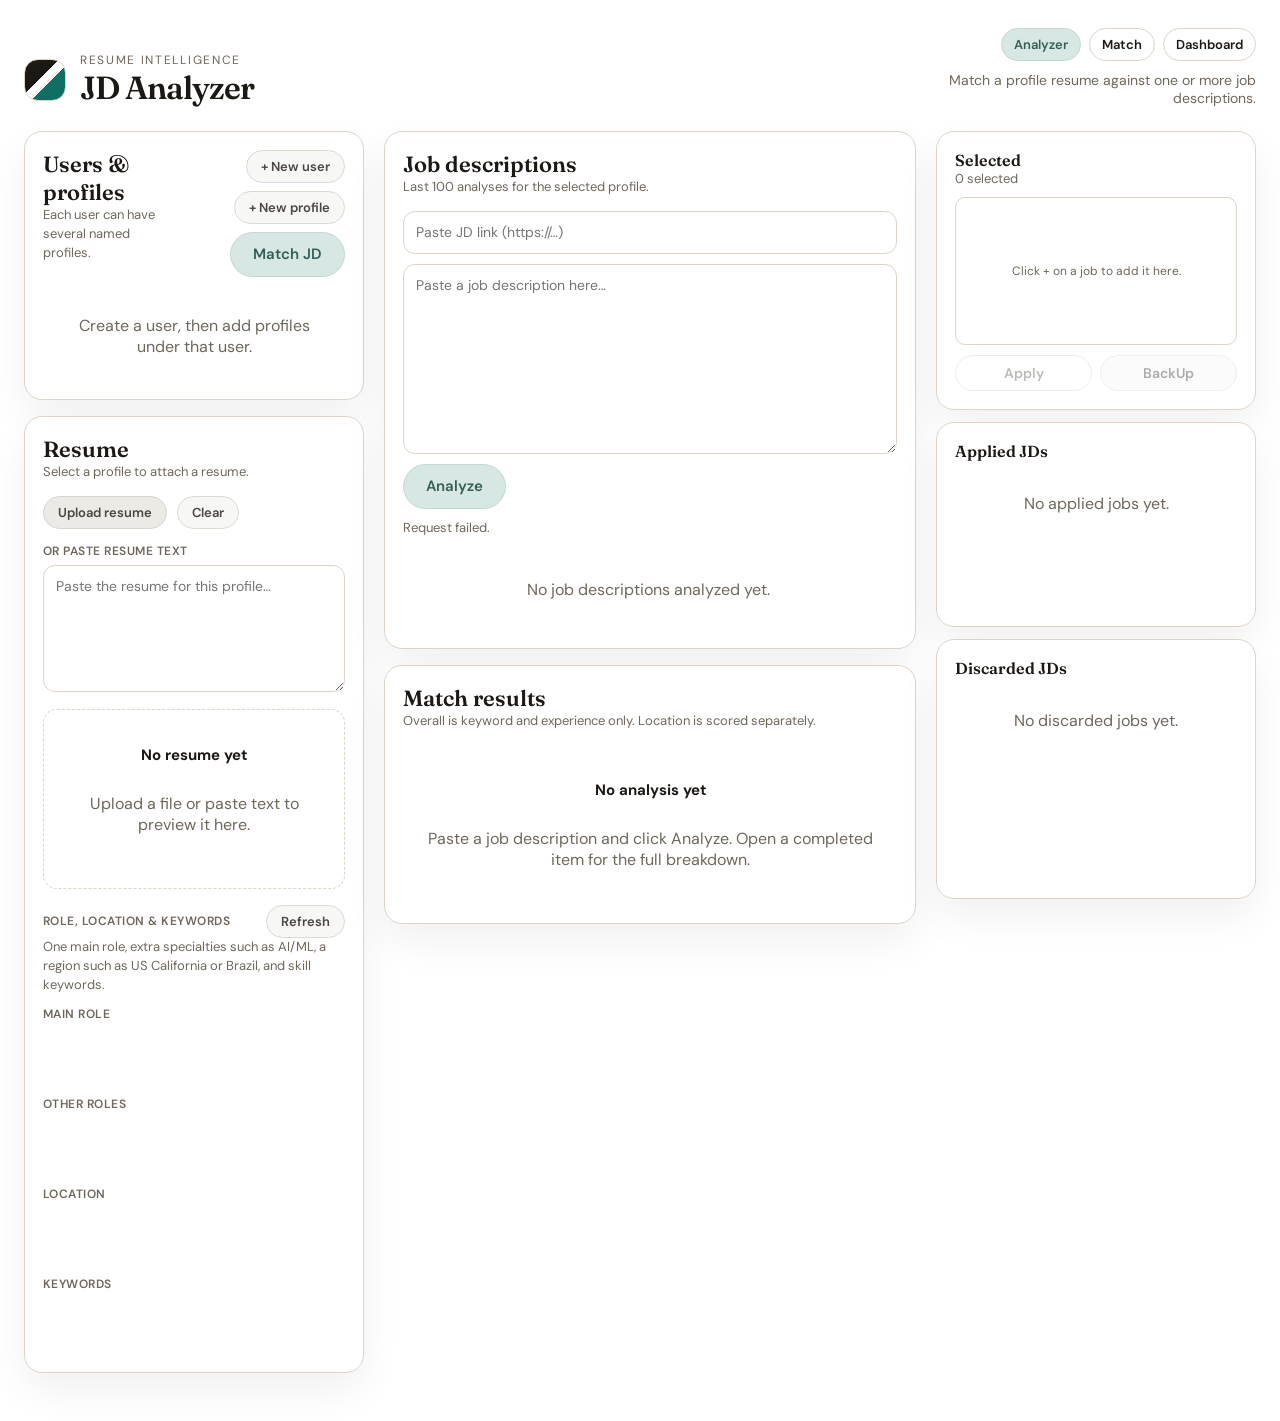
==== commit f29ba42b: "Rank profiles locally by role and region, and show loading or failed status while matching. Co-autho" ====
--- a/index.html
+++ b/index.html
@@ -10,7 +10,7 @@
       href="https://fonts.googleapis.com/css2?family=DM+Sans:ital,opsz,wght@0,9..40,400;0,9..40,500;0,9..40,600;0,9..40,700;1,9..40,400&family=Fraunces:opsz,wght@9..144,500;9..144,600;9..144,700&display=swap"
       rel="stylesheet"
     />
-    <link rel="stylesheet" href="styles.css?v=17" />
+    <link rel="stylesheet" href="styles.css?v=19" />
   </head>
   <body>
     <div class="app">
@@ -96,13 +96,21 @@
 
             <div class="resume-keywords">
               <div class="resume-keywords-head">
-                <label class="field-label">Role tags & keywords</label>
+                <label class="field-label">Role, location & keywords</label>
                 <button class="btn btn-ghost" type="button" id="refresh-keywords-btn">Refresh</button>
               </div>
-              <p class="muted">Role tags are job-family metadata. Keywords are skills and tools from the resume. Match uses both.</p>
+              <p class="muted">One main role, extra specialties such as AI/ML, a region such as US California or Brazil, and skill keywords.</p>
               <div class="tag-block">
-                <span class="field-label">Role tags</span>
+                <span class="field-label">Main role</span>
+                <div class="keyword-cloud" id="profile-main-role"></div>
+              </div>
+              <div class="tag-block">
+                <span class="field-label">Other roles</span>
                 <div class="keyword-cloud" id="profile-role-cloud"></div>
+              </div>
+              <div class="tag-block">
+                <span class="field-label">Location</span>
+                <div class="keyword-cloud" id="profile-location"></div>
               </div>
               <div class="tag-block">
                 <span class="field-label">Keywords</span>
@@ -375,6 +383,6 @@
       </form>
     </dialog>
 
-    <script src="app.js?v=22"></script>
+    <script src="app.js?v=25"></script>
   </body>
 </html>
--- a/styles.css
+++ b/styles.css
@@ -420,19 +420,28 @@
   gap: 18px;
 }
 
+.intake-send-bar {
+  margin: 0 0 10px;
+}
+
 .intake-matches {
   display: grid;
-  gap: 10px;
-  min-height: 220px;
+  gap: 6px;
+  min-height: 0;
+}
+
+.intake-matches .empty-state {
+  min-height: 72px;
+  padding: 12px;
 }
 
 .intake-match {
   display: flex;
   align-items: flex-start;
-  gap: 12px;
-  padding: 14px;
+  gap: 8px;
+  padding: 8px 10px;
   border: 1px solid var(--line);
-  border-radius: 14px;
+  border-radius: 10px;
   background: var(--surface-2);
   cursor: pointer;
 }
@@ -454,9 +463,9 @@
 
 .intake-sent {
   display: grid;
-  gap: 10px;
-  margin-top: 16px;
-  padding-top: 16px;
+  gap: 6px;
+  margin-top: 10px;
+  padding-top: 10px;
   border-top: 1px solid var(--line);
 }
 
@@ -479,9 +488,47 @@
 
 .intake-match-body {
   display: grid;
-  gap: 8px;
+  gap: 2px;
   min-width: 0;
   flex: 1;
+}
+
+.intake-match .tag-block {
+  display: flex;
+  flex-wrap: wrap;
+  align-items: center;
+  gap: 4px 6px;
+  margin-top: 0;
+}
+
+.intake-match .field-label {
+  margin: 0;
+  min-width: 68px;
+  font-size: 10px;
+}
+
+.intake-match .keyword-cloud {
+  margin-top: 0;
+  min-height: 0;
+  gap: 4px;
+  flex: 1;
+}
+
+.intake-match .tag,
+.intake-match .score-chip {
+  padding: 2px 8px;
+  font-size: 11px;
+}
+
+.intake-match .muted {
+  flex-basis: 100%;
+  margin: 0;
+  font-size: 11px;
+  line-height: 1.3;
+}
+
+.intake-app .input-area {
+  min-height: 120px;
 }
 
 .intake-match-head {
@@ -596,6 +643,29 @@
 .empty-state strong {
   color: var(--ink);
   font-size: 15px;
+}
+
+.empty-state.is-loading .spinner,
+.empty-state.is-failed {
+  margin: 0 auto;
+}
+
+.empty-state.is-loading .spinner {
+  width: 28px;
+  height: 28px;
+}
+
+.empty-state.is-failed strong,
+.empty-state.is-failed span {
+  color: var(--rose);
+}
+
+.btn .spinner {
+  width: 14px;
+  height: 14px;
+  margin-right: 8px;
+  border-color: rgba(255, 255, 255, 0.35);
+  border-top-color: #fff;
 }
 
 .resume-preview {
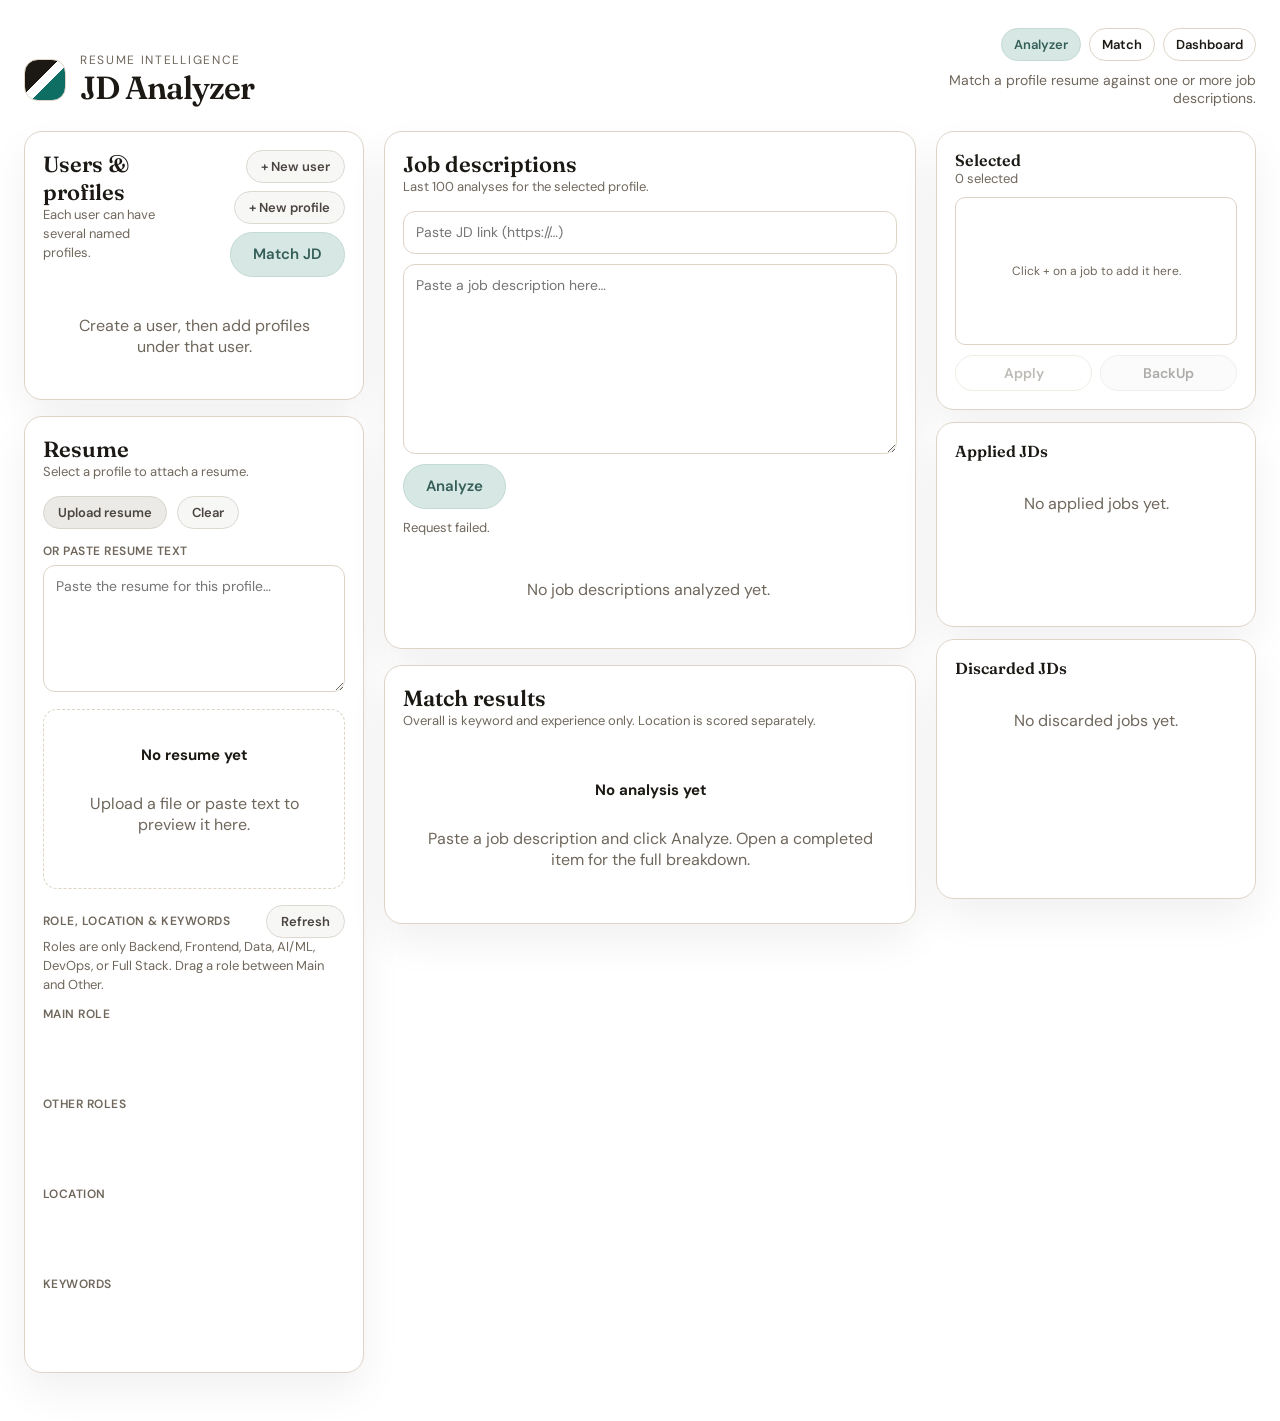
==== commit e3617c0d: "Limit roles to six titles and let users drag them between main and other. Co-authored-by: Cursor <cu" ====
--- a/index.html
+++ b/index.html
@@ -10,7 +10,7 @@
       href="https://fonts.googleapis.com/css2?family=DM+Sans:ital,opsz,wght@0,9..40,400;0,9..40,500;0,9..40,600;0,9..40,700;1,9..40,400&family=Fraunces:opsz,wght@9..144,500;9..144,600;9..144,700&display=swap"
       rel="stylesheet"
     />
-    <link rel="stylesheet" href="styles.css?v=19" />
+    <link rel="stylesheet" href="styles.css?v=22" />
   </head>
   <body>
     <div class="app">
@@ -99,7 +99,7 @@
                 <label class="field-label">Role, location & keywords</label>
                 <button class="btn btn-ghost" type="button" id="refresh-keywords-btn">Refresh</button>
               </div>
-              <p class="muted">One main role, extra specialties such as AI/ML, a region such as US California or Brazil, and skill keywords.</p>
+              <p class="muted">Roles are only Backend, Frontend, Data, AI/ML, DevOps, or Full Stack. Drag a role between Main and Other.</p>
               <div class="tag-block">
                 <span class="field-label">Main role</span>
                 <div class="keyword-cloud" id="profile-main-role"></div>
@@ -383,6 +383,6 @@
       </form>
     </dialog>
 
-    <script src="app.js?v=25"></script>
+    <script src="app.js?v=27"></script>
   </body>
 </html>
--- a/styles.css
+++ b/styles.css
@@ -290,6 +290,47 @@
   padding: 0 2px;
 }
 
+.user-group-toggle {
+  display: inline-flex;
+  align-items: center;
+  gap: 8px;
+  min-width: 0;
+  border: 0;
+  background: transparent;
+  padding: 2px 0;
+  cursor: pointer;
+  color: inherit;
+  font: inherit;
+  text-align: left;
+}
+
+.user-chevron {
+  width: 7px;
+  height: 7px;
+  border-right: 2px solid var(--muted);
+  border-bottom: 2px solid var(--muted);
+  transform: rotate(45deg);
+  margin-top: -3px;
+  flex: 0 0 auto;
+}
+
+.user-group.is-collapsed .user-chevron {
+  transform: rotate(-45deg);
+  margin-top: 0;
+}
+
+.user-group.is-collapsed .user-group-profiles {
+  display: none;
+}
+
+.user-group-profiles {
+  display: grid;
+  gap: 8px;
+  max-height: 240px;
+  overflow-y: auto;
+  padding-right: 4px;
+}
+
 .user-group-head strong {
   font-size: 13px;
   letter-spacing: 0.03em;
@@ -353,6 +394,17 @@
 .tag.is-role {
   background: #e8f3ef;
   color: var(--teal-deep);
+  cursor: grab;
+}
+
+.tag.is-role.is-dragging {
+  opacity: 0.45;
+}
+
+.keyword-cloud.is-drop-target {
+  outline: 1px dashed var(--teal);
+  background: #f3faf7;
+  border-radius: 10px;
 }
 
 .tag.is-skill {
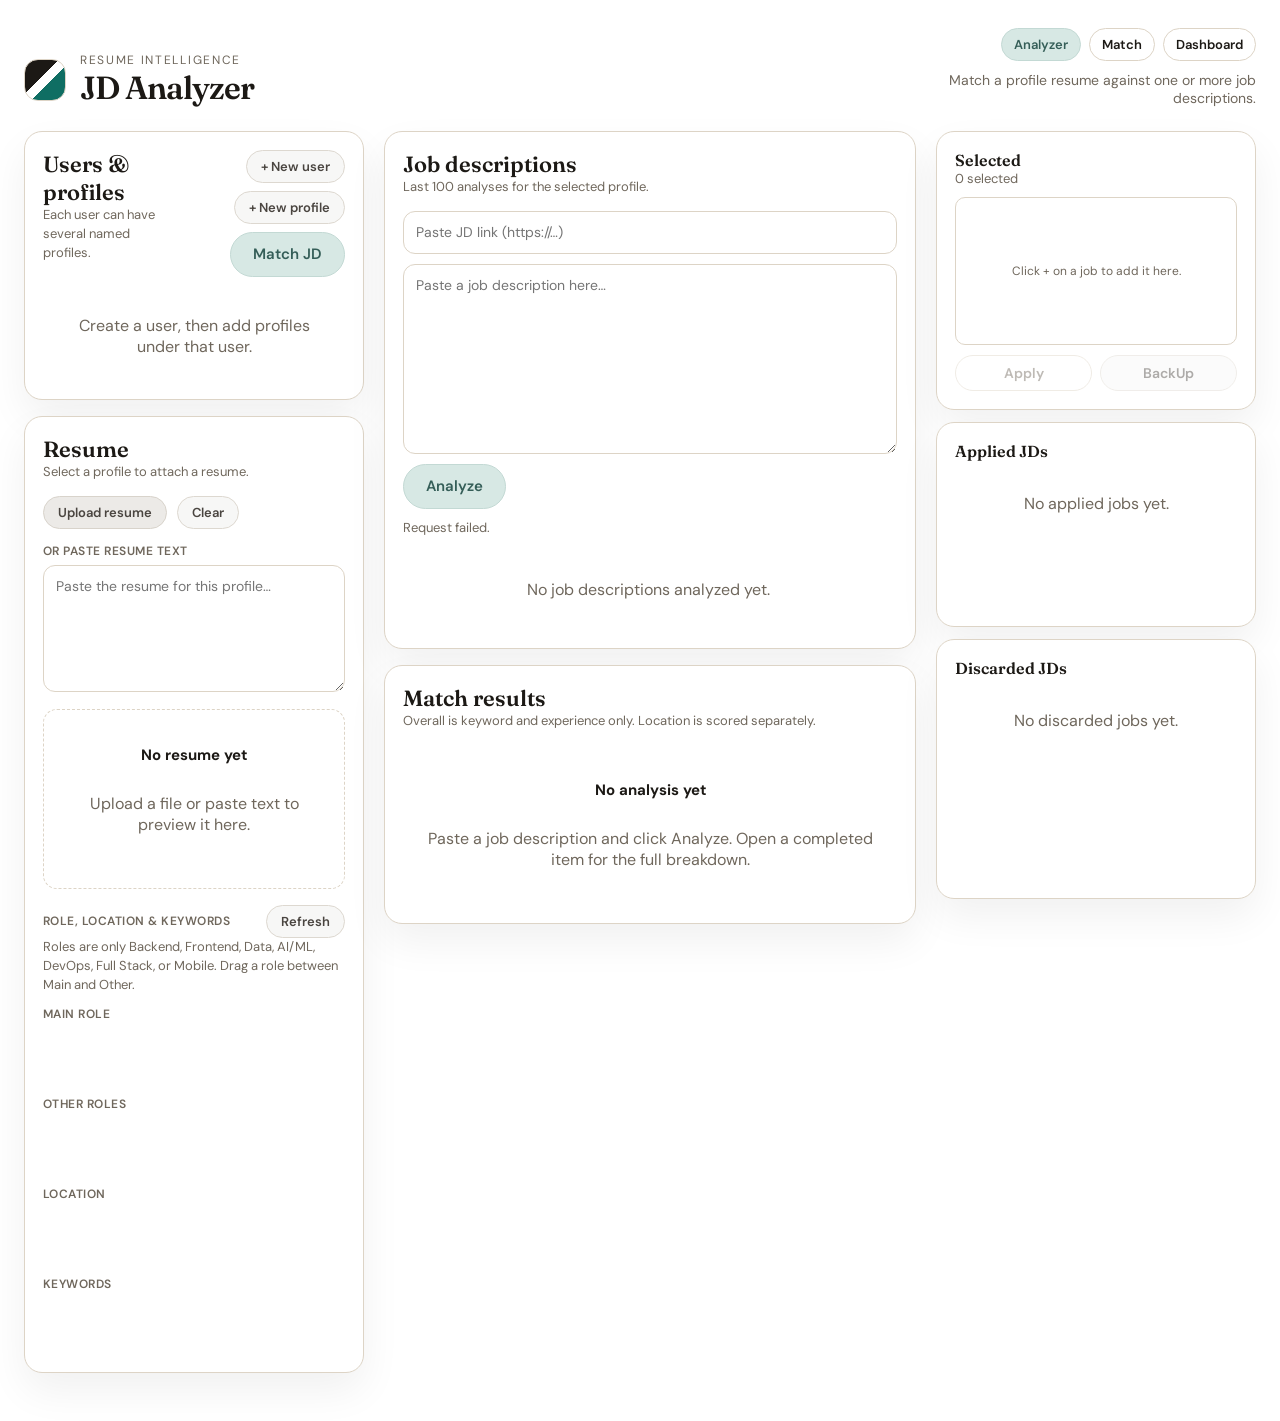
==== commit a5d81066: "Add Mobile Engineer to the role tags and match scoring. Co-authored-by: Cursor <cursoragent@cursor.c" ====
--- a/index.html
+++ b/index.html
@@ -99,7 +99,7 @@
                 <label class="field-label">Role, location & keywords</label>
                 <button class="btn btn-ghost" type="button" id="refresh-keywords-btn">Refresh</button>
               </div>
-              <p class="muted">Roles are only Backend, Frontend, Data, AI/ML, DevOps, or Full Stack. Drag a role between Main and Other.</p>
+              <p class="muted">Roles are only Backend, Frontend, Data, AI/ML, DevOps, Full Stack, or Mobile. Drag a role between Main and Other.</p>
               <div class="tag-block">
                 <span class="field-label">Main role</span>
                 <div class="keyword-cloud" id="profile-main-role"></div>
@@ -383,6 +383,6 @@
       </form>
     </dialog>
 
-    <script src="app.js?v=27"></script>
+    <script src="app.js?v=28"></script>
   </body>
 </html>
